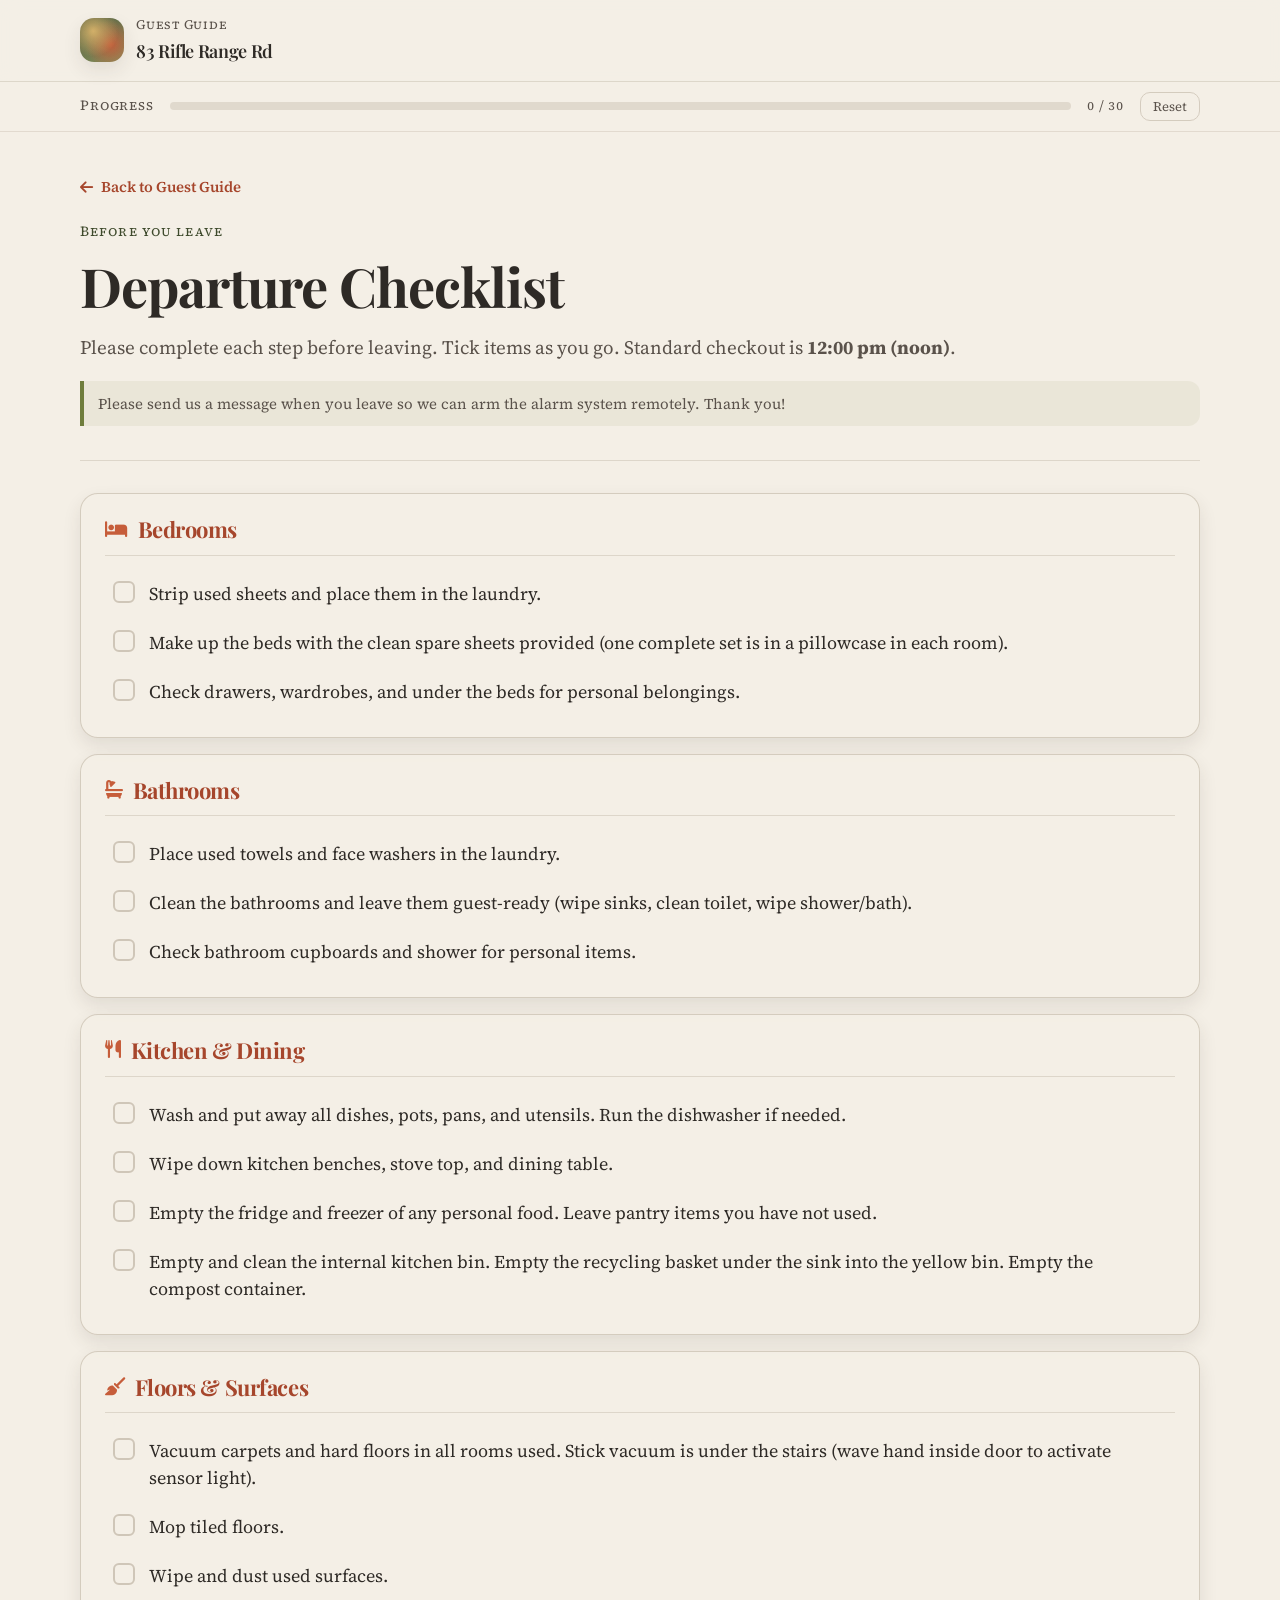
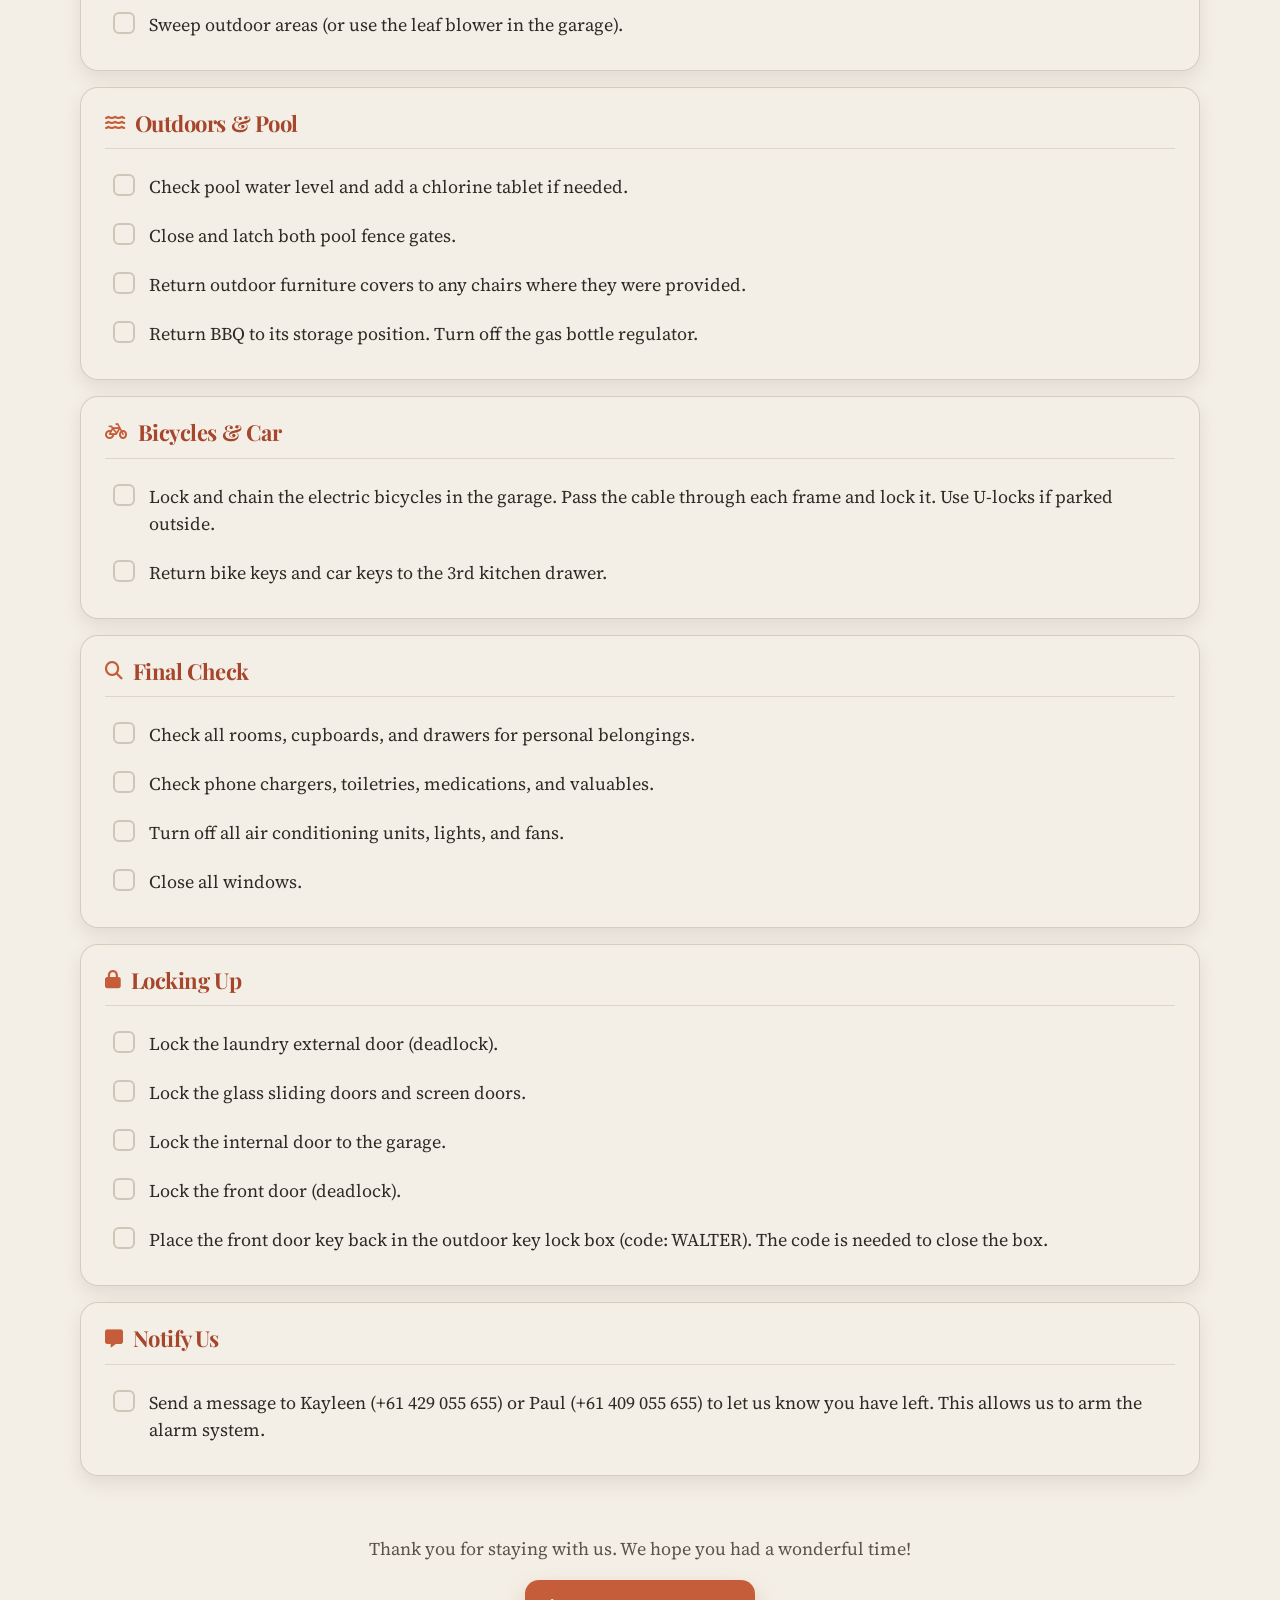
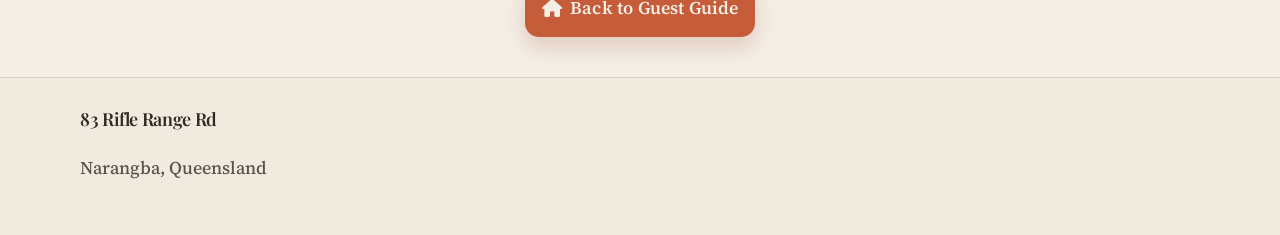
==== exit-checklist.html @ 0d00743c "Initial site upload" ====
<!doctype html>
<html lang="en-AU">
<head>
  <meta charset="utf-8" />
  <meta name="viewport" content="width=device-width, initial-scale=1" />
  <title>Departure Checklist | 83 Rifle Range Rd</title>
  <meta name="robots" content="noindex, nofollow" />

  <!-- Fonts -->
  <link rel="preconnect" href="https://fonts.googleapis.com">
  <link rel="preconnect" href="https://fonts.gstatic.com" crossorigin>
  <link href="https://fonts.googleapis.com/css2?family=Playfair+Display:wght@500;600;700&family=Source+Serif+4:opsz,wght@8..60,400;8..60,500;8..60,600&display=swap" rel="stylesheet">

  <!-- Icons -->
  <link rel="stylesheet" href="https://cdnjs.cloudflare.com/ajax/libs/font-awesome/6.5.0/css/all.min.css" />

  <link rel="stylesheet" href="style.css" />

  <style>
    .page-header {
      padding: 40px 0 24px;
      border-bottom: 1px solid rgba(207,198,184,0.6);
      margin-bottom: 32px;
    }
    .back-link {
      display: inline-flex;
      align-items: center;
      gap: 8px;
      color: var(--sienna);
      font-weight: 600;
      font-size: 15px;
      margin-bottom: 20px;
    }
    .back-link:hover { color: var(--terracotta); }

    .checklist-section {
      background: rgba(244,239,230,0.7);
      border: 1px solid rgba(207,198,184,0.85);
      border-radius: var(--radius);
      padding: 22px 24px;
      margin-bottom: 16px;
      box-shadow: var(--shadow-soft);
    }
    .checklist-section h2 {
      font-size: 22px;
      display: flex;
      align-items: center;
      gap: 10px;
      color: var(--sienna);
      padding-bottom: 12px;
      border-bottom: 1px solid rgba(207,198,184,0.6);
      margin-bottom: 14px;
    }
    .checklist-section h2 i { color: var(--terracotta); font-size: 18px; }

    .checklist {
      list-style: none;
      padding: 0;
      margin: 0;
      display: grid;
      gap: 2px;
    }
    .checklist li {
      display: flex;
      align-items: flex-start;
      gap: 14px;
      padding: 10px 8px;
      border-radius: var(--radius-sm);
      cursor: pointer;
      transition: background 0.1s;
      line-height: 1.5;
    }
    .checklist li:hover { background: rgba(207,198,184,0.25); }
    .checklist li.done { opacity: 0.55; }
    .checklist li.done .check-text { text-decoration: line-through; }

    .check-box {
      width: 22px;
      height: 22px;
      border: 2px solid var(--stone);
      border-radius: 6px;
      flex-shrink: 0;
      margin-top: 1px;
      display: flex;
      align-items: center;
      justify-content: center;
      transition: background 0.15s, border-color 0.15s;
    }
    .check-box i {
      color: white;
      font-size: 12px;
      display: none;
    }
    .checklist li.done .check-box {
      background: var(--olive);
      border-color: var(--olive);
    }
    .checklist li.done .check-box i { display: block; }

    .progress-bar-wrap {
      position: sticky;
      top: 0;
      z-index: 10;
      background: rgba(244,239,230,0.95);
      backdrop-filter: blur(8px);
      border-bottom: 1px solid rgba(207,198,184,0.5);
      padding: 10px 0;
    }
    .progress-inner {
      display: flex;
      align-items: center;
      gap: 16px;
    }
    .progress-track {
      flex: 1;
      height: 8px;
      background: rgba(207,198,184,0.55);
      border-radius: 4px;
      overflow: hidden;
    }
    .progress-fill {
      height: 100%;
      background: var(--olive);
      border-radius: 4px;
      transition: width 0.3s ease;
      width: 0%;
    }
    .progress-label {
      font-size: 14px;
      color: var(--text-muted);
      white-space: nowrap;
      font-variant: small-caps;
      letter-spacing: 0.06em;
    }

    .reset-btn {
      background: none;
      border: 1px solid rgba(207,198,184,0.85);
      border-radius: 10px;
      padding: 5px 12px;
      font-size: 13px;
      color: var(--text-muted);
      cursor: pointer;
      font-family: var(--font-body);
    }
    .reset-btn:hover { border-color: var(--stone); color: var(--text-main); }

    .note-box {
      background: rgba(111,125,60,0.08);
      border-left: 4px solid var(--olive);
      border-radius: 0 var(--radius-sm) var(--radius-sm) 0;
      padding: 10px 14px;
      margin: 10px 0;
      font-size: 15px;
      color: var(--text-muted);
    }
  </style>
</head>

<body>
  <header class="site-header">
    <div class="container header-inner">
      <div class="brand">
        <div class="brand-mark" aria-hidden="true"></div>
        <div class="brand-text">
          <p class="brand-kicker">Guest Guide</p>
          <p class="brand-name">83 Rifle Range Rd</p>
        </div>
      </div>
    </div>
  </header>

  <!-- Progress bar -->
  <div class="progress-bar-wrap">
    <div class="container progress-inner">
      <span class="progress-label">Progress</span>
      <div class="progress-track">
        <div class="progress-fill" id="progress-fill"></div>
      </div>
      <span class="progress-label" id="progress-text">0 / 0</span>
      <button class="reset-btn" id="reset-btn">Reset</button>
    </div>
  </div>

  <main>
    <div class="container">
      <div class="page-header">
        <a class="back-link" href="index.html"><i class="fas fa-arrow-left"></i> Back to Guest Guide</a>
        <p class="kicker">Before you leave</p>
        <h1>Departure Checklist</h1>
        <p class="lead" style="margin-top: 8px;">
          Please complete each step before leaving. Tick items as you go. Standard checkout is <strong>12:00 pm (noon)</strong>.
        </p>
        <div class="note-box">
          Please send us a message when you leave so we can arm the alarm system remotely. Thank you!
        </div>
      </div>

      <!-- Bedrooms -->
      <div class="checklist-section">
        <h2><i class="fas fa-bed"></i> Bedrooms</h2>
        <ul class="checklist">
          <li data-id="1">
            <span class="check-box"><i class="fas fa-check"></i></span>
            <span class="check-text">Strip used sheets and place them in the laundry.</span>
          </li>
          <li data-id="2">
            <span class="check-box"><i class="fas fa-check"></i></span>
            <span class="check-text">Make up the beds with the clean spare sheets provided (one complete set is in a pillowcase in each room).</span>
          </li>
          <li data-id="3">
            <span class="check-box"><i class="fas fa-check"></i></span>
            <span class="check-text">Check drawers, wardrobes, and under the beds for personal belongings.</span>
          </li>
        </ul>
      </div>

      <!-- Bathrooms -->
      <div class="checklist-section">
        <h2><i class="fas fa-bath"></i> Bathrooms</h2>
        <ul class="checklist">
          <li data-id="4">
            <span class="check-box"><i class="fas fa-check"></i></span>
            <span class="check-text">Place used towels and face washers in the laundry.</span>
          </li>
          <li data-id="5">
            <span class="check-box"><i class="fas fa-check"></i></span>
            <span class="check-text">Clean the bathrooms and leave them guest-ready (wipe sinks, clean toilet, wipe shower/bath).</span>
          </li>
          <li data-id="6">
            <span class="check-box"><i class="fas fa-check"></i></span>
            <span class="check-text">Check bathroom cupboards and shower for personal items.</span>
          </li>
        </ul>
      </div>

      <!-- Kitchen & Dining -->
      <div class="checklist-section">
        <h2><i class="fas fa-utensils"></i> Kitchen &amp; Dining</h2>
        <ul class="checklist">
          <li data-id="7">
            <span class="check-box"><i class="fas fa-check"></i></span>
            <span class="check-text">Wash and put away all dishes, pots, pans, and utensils. Run the dishwasher if needed.</span>
          </li>
          <li data-id="8">
            <span class="check-box"><i class="fas fa-check"></i></span>
            <span class="check-text">Wipe down kitchen benches, stove top, and dining table.</span>
          </li>
          <li data-id="9">
            <span class="check-box"><i class="fas fa-check"></i></span>
            <span class="check-text">Empty the fridge and freezer of any personal food. Leave pantry items you have not used.</span>
          </li>
          <li data-id="10">
            <span class="check-box"><i class="fas fa-check"></i></span>
            <span class="check-text">Empty and clean the internal kitchen bin. Empty the recycling basket under the sink into the yellow bin. Empty the compost container.</span>
          </li>
        </ul>
      </div>

      <!-- Floors & Surfaces -->
      <div class="checklist-section">
        <h2><i class="fas fa-broom"></i> Floors &amp; Surfaces</h2>
        <ul class="checklist">
          <li data-id="11">
            <span class="check-box"><i class="fas fa-check"></i></span>
            <span class="check-text">Vacuum carpets and hard floors in all rooms used. Stick vacuum is under the stairs (wave hand inside door to activate sensor light).</span>
          </li>
          <li data-id="12">
            <span class="check-box"><i class="fas fa-check"></i></span>
            <span class="check-text">Mop tiled floors.</span>
          </li>
          <li data-id="13">
            <span class="check-box"><i class="fas fa-check"></i></span>
            <span class="check-text">Wipe and dust used surfaces.</span>
          </li>
          <li data-id="14">
            <span class="check-box"><i class="fas fa-check"></i></span>
            <span class="check-text">Sweep outdoor areas (or use the leaf blower in the garage).</span>
          </li>
        </ul>
      </div>

      <!-- Outdoors & Pool -->
      <div class="checklist-section">
        <h2><i class="fas fa-water"></i> Outdoors &amp; Pool</h2>
        <ul class="checklist">
          <li data-id="15">
            <span class="check-box"><i class="fas fa-check"></i></span>
            <span class="check-text">Check pool water level and add a chlorine tablet if needed.</span>
          </li>
          <li data-id="16">
            <span class="check-box"><i class="fas fa-check"></i></span>
            <span class="check-text">Close and latch both pool fence gates.</span>
          </li>
          <li data-id="17">
            <span class="check-box"><i class="fas fa-check"></i></span>
            <span class="check-text">Return outdoor furniture covers to any chairs where they were provided.</span>
          </li>
          <li data-id="18">
            <span class="check-box"><i class="fas fa-check"></i></span>
            <span class="check-text">Return BBQ to its storage position. Turn off the gas bottle regulator.</span>
          </li>
        </ul>
      </div>

      <!-- Bicycles & Car -->
      <div class="checklist-section">
        <h2><i class="fas fa-bicycle"></i> Bicycles &amp; Car</h2>
        <ul class="checklist">
          <li data-id="19">
            <span class="check-box"><i class="fas fa-check"></i></span>
            <span class="check-text">Lock and chain the electric bicycles in the garage. Pass the cable through each frame and lock it. Use U-locks if parked outside.</span>
          </li>
          <li data-id="20">
            <span class="check-box"><i class="fas fa-check"></i></span>
            <span class="check-text">Return bike keys and car keys to the 3rd kitchen drawer.</span>
          </li>
        </ul>
      </div>

      <!-- Final Check -->
      <div class="checklist-section">
        <h2><i class="fas fa-magnifying-glass"></i> Final Check</h2>
        <ul class="checklist">
          <li data-id="21">
            <span class="check-box"><i class="fas fa-check"></i></span>
            <span class="check-text">Check all rooms, cupboards, and drawers for personal belongings.</span>
          </li>
          <li data-id="22">
            <span class="check-box"><i class="fas fa-check"></i></span>
            <span class="check-text">Check phone chargers, toiletries, medications, and valuables.</span>
          </li>
          <li data-id="23">
            <span class="check-box"><i class="fas fa-check"></i></span>
            <span class="check-text">Turn off all air conditioning units, lights, and fans.</span>
          </li>
          <li data-id="24">
            <span class="check-box"><i class="fas fa-check"></i></span>
            <span class="check-text">Close all windows.</span>
          </li>
        </ul>
      </div>

      <!-- Locking Up -->
      <div class="checklist-section">
        <h2><i class="fas fa-lock"></i> Locking Up</h2>
        <ul class="checklist">
          <li data-id="25">
            <span class="check-box"><i class="fas fa-check"></i></span>
            <span class="check-text">Lock the laundry external door (deadlock).</span>
          </li>
          <li data-id="26">
            <span class="check-box"><i class="fas fa-check"></i></span>
            <span class="check-text">Lock the glass sliding doors and screen doors.</span>
          </li>
          <li data-id="27">
            <span class="check-box"><i class="fas fa-check"></i></span>
            <span class="check-text">Lock the internal door to the garage.</span>
          </li>
          <li data-id="28">
            <span class="check-box"><i class="fas fa-check"></i></span>
            <span class="check-text">Lock the front door (deadlock).</span>
          </li>
          <li data-id="29">
            <span class="check-box"><i class="fas fa-check"></i></span>
            <span class="check-text">Place the front door key back in the outdoor key lock box (code: WALTER). The code is needed to close the box.</span>
          </li>
        </ul>
      </div>

      <!-- Notify hosts -->
      <div class="checklist-section">
        <h2><i class="fas fa-message"></i> Notify Us</h2>
        <ul class="checklist">
          <li data-id="30">
            <span class="check-box"><i class="fas fa-check"></i></span>
            <span class="check-text">Send a message to Kayleen (+61 429 055 655) or Paul (+61 409 055 655) to let us know you have left. This allows us to arm the alarm system.</span>
          </li>
        </ul>
      </div>

      <div style="text-align: center; padding: 24px 0 40px;">
        <p style="color: var(--text-muted); margin-bottom: 16px;">Thank you for staying with us. We hope you had a wonderful time!</p>
        <a class="btn btn-primary" href="index.html"><i class="fas fa-house"></i>&nbsp; Back to Guest Guide</a>
      </div>

    </div>
  </main>

  <footer class="site-footer">
    <div class="container footer-inner">
      <div>
        <p class="brand-name">83 Rifle Range Rd</p>
        <p class="muted">Narangba, Queensland</p>
      </div>
    </div>
  </footer>

  <script>
    var items = document.querySelectorAll('.checklist li');
    var total = items.length;
    var STORAGE_KEY = 'rrr_exit_v1';

    function getState() {
      try { return JSON.parse(localStorage.getItem(STORAGE_KEY)) || {}; } catch(e) { return {}; }
    }
    function saveState(state) {
      try { localStorage.setItem(STORAGE_KEY, JSON.stringify(state)); } catch(e) {}
    }

    function updateProgress() {
      var done = document.querySelectorAll('.checklist li.done').length;
      var pct = total > 0 ? Math.round((done / total) * 100) : 0;
      document.getElementById('progress-fill').style.width = pct + '%';
      document.getElementById('progress-text').textContent = done + ' / ' + total;
    }

    function loadState() {
      var state = getState();
      items.forEach(function(li) {
        var id = li.dataset.id;
        if (id && state[id]) li.classList.add('done');
      });
      updateProgress();
    }

    items.forEach(function(li) {
      li.addEventListener('click', function() {
        li.classList.toggle('done');
        var state = getState();
        state[li.dataset.id] = li.classList.contains('done');
        saveState(state);
        updateProgress();
      });
    });

    document.getElementById('reset-btn').addEventListener('click', function() {
      items.forEach(function(li) { li.classList.remove('done'); });
      saveState({});
      updateProgress();
    });

    loadState();
  </script>
</body>
</html>
---- style.css ----
/* =========================
   Tuscan Theme Design System
   ========================= */

:root {
  /* Palette */
  --bg-main: #F4EFE6;         /* Warm Parchment */
  --bg-alt: #EFE7DB;          /* Slightly deeper parchment */
  --text-main: #2E2A26;       /* Charcoal Umber */
  --text-muted: #5A524B;

  --terracotta: #C65D3A;      /* Primary accent */
  --sienna: #A6462C;          /* Deeper accent */
  --ochre: #D8B36A;           /* Sun-washed Ochre */

  --stone: #CFC6B8;           /* Borders/rules */
  --olive: #6F7D3C;           /* Olive Grove */
  --cypress: #3E4A2C;         /* Cypress Shadow */
  --sky: #A7B8C8;             /* Tuscan Sky (muted) */

  /* Typography */
  --font-head: "Playfair Display", serif;
  --font-body: "Source Serif 4", serif;

  /* Layout */
  --radius: 18px;
  --radius-sm: 12px;
  --shadow: 0 10px 26px rgba(60, 50, 40, 0.14);
  --shadow-soft: 0 8px 18px rgba(60, 50, 40, 0.10);
  --maxw: 1120px;
}

* { box-sizing: border-box; }
html, body { height: 100%; }

body {
  margin: 0;
  background: var(--bg-main);
  color: var(--text-main);
  font-family: var(--font-body);
  line-height: 1.7;
  font-size: 18px;
  text-rendering: optimizeLegibility;
}

a {
  color: inherit;
  text-decoration: none;
}

.container {
  width: min(var(--maxw), calc(100% - 40px));
  margin: 0 auto;
}

.skip-link {
  position: absolute;
  left: -999px;
  top: 10px;
  padding: 10px 14px;
  background: var(--text-main);
  color: var(--bg-main);
  border-radius: 10px;
  z-index: 999;
}
.skip-link:focus { left: 20px; }

/* =========================
   Header & Nav
   ========================= */

.site-header {
  position: sticky;
  top: 0;
  z-index: 50;
  background: rgba(244, 239, 230, 0.92);
  backdrop-filter: blur(10px);
  border-bottom: 1px solid rgba(207, 198, 184, 0.6);
}

.header-inner {
  display: flex;
  align-items: center;
  justify-content: space-between;
  gap: 18px;
  padding: 14px 0;
}

.brand {
  display: flex;
  align-items: center;
  gap: 12px;
  min-width: 240px;
}

.brand-mark {
  width: 44px;
  height: 44px;
  border-radius: 14px;
  background:
    radial-gradient(circle at 30% 30%, rgba(216,179,106,0.95), transparent 58%),
    radial-gradient(circle at 70% 60%, rgba(198,93,58,0.95), transparent 62%),
    linear-gradient(145deg, rgba(62,74,44,0.9), rgba(111,125,60,0.8));
  box-shadow: var(--shadow-soft);
}

.brand-kicker {
  margin: 0;
  font-variant: small-caps;
  letter-spacing: 0.06em;
  color: var(--text-muted);
  font-size: 13px;
}

.brand-name {
  margin: 0;
  font-family: var(--font-head);
  letter-spacing: -0.02em;
  font-weight: 600;
}

.nav {
  display: flex;
  align-items: center;
  gap: 14px;
  flex-wrap: wrap;
  justify-content: flex-end;
}

.nav a {
  padding: 8px 10px;
  border-radius: 12px;
  color: var(--text-main);
  font-size: 15px;
  letter-spacing: 0.01em;
}

.nav a:hover {
  background: rgba(207, 198, 184, 0.35);
}

.nav-cta {
  background: var(--terracotta);
  color: var(--bg-main) !important;
  box-shadow: 0 10px 22px rgba(166, 70, 44, 0.22);
}
.nav-cta:hover { background: var(--sienna); }

/* =========================
   Hero
   ========================= */

.hero {
  padding: 54px 0 34px;
}

.hero-grid {
  display: grid;
  grid-template-columns: 1.25fr 0.95fr;
  gap: 28px;
  align-items: start;
}

.kicker {
  margin: 0 0 10px;
  color: var(--cypress);
  font-variant: small-caps;
  letter-spacing: 0.08em;
  font-size: 14px;
}

h1, h2, h3 {
  font-family: var(--font-head);
  letter-spacing: -0.02em;
  line-height: 1.2;
  margin: 0 0 12px;
}

h1 { font-size: clamp(34px, 4.3vw, 54px); }
h2 { font-size: clamp(26px, 3vw, 36px); }
h3 { font-size: 22px; }

.lead {
  margin: 0 0 18px;
  color: var(--text-muted);
  font-size: 19px;
}

.hero-actions {
  display: flex;
  gap: 12px;
  flex-wrap: wrap;
  margin: 18px 0 18px;
}

.btn {
  display: inline-flex;
  align-items: center;
  justify-content: center;
  padding: 12px 16px;
  border-radius: 14px;
  border: 1px solid transparent;
  font-weight: 600;
  letter-spacing: 0.01em;
  cursor: pointer;
  transition: transform 0.08s ease, background 0.12s ease, border-color 0.12s ease;
}

.btn:active { transform: translateY(1px); }

.btn-primary {
  background: var(--terracotta);
  color: var(--bg-main);
  box-shadow: 0 10px 22px rgba(166, 70, 44, 0.22);
}
.btn-primary:hover { background: var(--sienna); }

.btn-ghost {
  background: transparent;
  border-color: rgba(207, 198, 184, 0.9);
  color: var(--text-main);
}
.btn-ghost:hover {
  background: rgba(207, 198, 184, 0.28);
}

.hero-stats {
  margin: 16px 0 0;
  padding: 14px 16px;
  border: 1px solid rgba(207, 198, 184, 0.8);
  border-radius: var(--radius);
  background: rgba(239, 231, 219, 0.55);
  display: grid;
  grid-template-columns: repeat(3, 1fr);
  gap: 12px;
}

.hero-stats dt {
  font-variant: small-caps;
  letter-spacing: 0.07em;
  color: var(--text-muted);
  font-size: 13px;
}
.hero-stats dd {
  margin: 2px 0 0;
  font-weight: 600;
}

.hero-card {
  border-radius: var(--radius);
  overflow: hidden;
  border: 1px solid rgba(207, 198, 184, 0.85);
  background: rgba(239, 231, 219, 0.65);
  box-shadow: var(--shadow);
}

.hero-image {
  height: 240px;
  background:
    radial-gradient(circle at 20% 30%, rgba(216,179,106,0.55), transparent 55%),
    radial-gradient(circle at 70% 60%, rgba(198,93,58,0.55), transparent 55%),
    radial-gradient(circle at 55% 45%, rgba(111,125,60,0.35), transparent 60%),
    linear-gradient(145deg, rgba(167,184,200,0.55), rgba(244,239,230,0.7));
}

.hero-card-body {
  padding: 16px 16px 18px;
}

.smallcaps {
  margin: 0 0 8px;
  font-variant: small-caps;
  letter-spacing: 0.09em;
  color: var(--text-muted);
  font-size: 13px;
}

.ticks {
  margin: 0;
  padding-left: 18px;
  color: var(--text-main);
}
.ticks li { margin: 8px 0; }
.ticks li::marker { color: var(--olive); }

/* =========================
   Sections
   ========================= */

.section {
  padding: 48px 0;
}

.section-alt {
  background: var(--bg-alt);
  border-top: 1px solid rgba(207, 198, 184, 0.7);
  border-bottom: 1px solid rgba(207, 198, 184, 0.7);
}

.section-head {
  display: grid;
  grid-template-columns: 1fr;
  gap: 8px;
  margin-bottom: 18px;
}

.section-head p {
  margin: 0;
  color: var(--text-muted);
  max-width: 70ch;
}

/* Cards */
.cards {
  display: grid;
  grid-template-columns: repeat(3, 1fr);
  gap: 16px;
  margin-top: 18px;
}

.card {
  border: 1px solid rgba(207, 198, 184, 0.85);
  border-radius: var(--radius);
  background: rgba(244, 239, 230, 0.7);
  box-shadow: var(--shadow-soft);
  padding: 18px 18px 16px;
}

.card p { margin: 0 0 12px; color: var(--text-muted); }

.text-link {
  display: inline-flex;
  align-items: center;
  gap: 8px;
  font-weight: 600;
  color: var(--sienna);
  border-bottom: 1px solid rgba(166, 70, 44, 0.35);
  padding-bottom: 2px;
}
.text-link:hover { border-bottom-color: rgba(166, 70, 44, 0.75); }

/* Feature grid */
.feature-grid {
  display: grid;
  grid-template-columns: repeat(2, 1fr);
  gap: 16px;
  margin-top: 18px;
}

.feature {
  padding: 18px;
  border-radius: var(--radius);
  border: 1px solid rgba(207, 198, 184, 0.85);
  background:
    radial-gradient(circle at 90% 10%, rgba(216,179,106,0.20), transparent 45%),
    rgba(244, 239, 230, 0.55);
}

.feature p { margin: 0; color: var(--text-muted); }
.feature h3 { margin-top: 6px; margin-bottom: 8px; }

/* Gallery */
.gallery {
  display: grid;
  grid-template-columns: repeat(4, 1fr);
  gap: 14px;
  margin-top: 18px;
}

.photo {
  margin: 0;
  border-radius: var(--radius);
  overflow: hidden;
  border: 1px solid rgba(207, 198, 184, 0.85);
  background: rgba(244, 239, 230, 0.6);
  box-shadow: var(--shadow-soft);
}

.photo-box {
  height: 150px;
  background: linear-gradient(145deg, rgba(239,231,219,0.9), rgba(244,239,230,0.6));
}

.p1 {
  background:
    radial-gradient(circle at 25% 30%, rgba(216,179,106,0.55), transparent 55%),
    linear-gradient(145deg, rgba(244,239,230,0.9), rgba(207,198,184,0.4));
}
.p2 {
  background:
    radial-gradient(circle at 65% 40%, rgba(198,93,58,0.55), transparent 55%),
    linear-gradient(145deg, rgba(244,239,230,0.9), rgba(216,179,106,0.35));
}
.p3 {
  background:
    radial-gradient(circle at 55% 45%, rgba(111,125,60,0.45), transparent 60%),
    linear-gradient(145deg, rgba(244,239,230,0.9), rgba(207,198,184,0.35));
}
.p4 {
  background:
    radial-gradient(circle at 55% 30%, rgba(167,184,200,0.55), transparent 58%),
    linear-gradient(145deg, rgba(244,239,230,0.9), rgba(207,198,184,0.35));
}

.photo figcaption {
  padding: 10px 12px 12px;
  color: var(--text-muted);
  font-size: 15px;
}

/* Pricing */
.pricing {
  display: grid;
  grid-template-columns: repeat(3, 1fr);
  gap: 16px;
  margin-top: 18px;
}

.price-card {
  border-radius: var(--radius);
  border: 1px solid rgba(207, 198, 184, 0.85);
  background: rgba(244, 239, 230, 0.7);
  box-shadow: var(--shadow-soft);
  padding: 18px;
  display: grid;
  gap: 10px;
}

.price-card h3 { margin: 0; }
.muted { color: var(--text-muted); font-weight: 500; }

.bullets {
  margin: 0;
  padding-left: 18px;
  color: var(--text-muted);
}
.bullets li { margin: 8px 0; }
.bullets li::marker { color: var(--ochre); }

.price-card.featured {
  background:
    radial-gradient(circle at 100% 0%, rgba(216,179,106,0.22), transparent 45%),
    rgba(239, 231, 219, 0.72);
  border-color: rgba(198, 93, 58, 0.35);
}

/* Enquiry form */
.enquire { margin-top: 6px; }

.form {
  border-radius: var(--radius);
  border: 1px solid rgba(207, 198, 184, 0.85);
  background: rgba(244, 239, 230, 0.65);
  box-shadow: var(--shadow-soft);
  padding: 18px;
  display: grid;
  gap: 14px;
}

.form-row {
  display: grid;
  grid-template-columns: repeat(3, 1fr);
  gap: 12px;
}

label {
  display: grid;
  gap: 6px;
  font-weight: 600;
  color: var(--text-main);
}

input, select, textarea {
  font: inherit;
  padding: 12px 12px;
  border-radius: 14px;
  border: 1px solid rgba(207, 198, 184, 0.95);
  background: rgba(239, 231, 219, 0.65);
  color: var(--text-main);
  outline: none;
}

textarea { resize: vertical; }

input:focus, select:focus, textarea:focus {
  border-color: rgba(198, 93, 58, 0.65);
  box-shadow: 0 0 0 4px rgba(198, 93, 58, 0.12);
}

.form-actions {
  display: grid;
  gap: 10px;
  align-items: start;
}

.fineprint {
  margin: 0;
  color: var(--text-muted);
  font-size: 14px;
  max-width: 80ch;
}

/* =========================
   Footer
   ========================= */

.site-footer {
  padding: 26px 0 34px;
  border-top: 1px solid rgba(207, 198, 184, 0.7);
  background: rgba(239, 231, 219, 0.55);
}

.footer-inner {
  display: flex;
  justify-content: space-between;
  align-items: center;
  gap: 16px;
  flex-wrap: wrap;
}

.footer-links {
  display: flex;
  gap: 12px;
  flex-wrap: wrap;
}

.footer-links a {
  padding: 8px 10px;
  border-radius: 12px;
  color: var(--text-muted);
  border: 1px solid transparent;
}
.footer-links a:hover {
  color: var(--text-main);
  border-color: rgba(207, 198, 184, 0.75);
  background: rgba(244, 239, 230, 0.55);
}

/* =========================
   Responsiveness
   ========================= */

@media (max-width: 980px) {
  .hero-grid { grid-template-columns: 1fr; }
  .cards { grid-template-columns: 1fr; }
  .feature-grid { grid-template-columns: 1fr; }
  .gallery { grid-template-columns: repeat(2, 1fr); }
  .pricing { grid-template-columns: 1fr; }
  .form-row { grid-template-columns: 1fr; }
  .brand { min-width: unset; }
}

@media (max-width: 520px) {
  body { font-size: 17px; }
  .nav { gap: 8px; }
  .nav a { font-size: 14px; }
  .gallery { grid-template-columns: 1fr; }
}
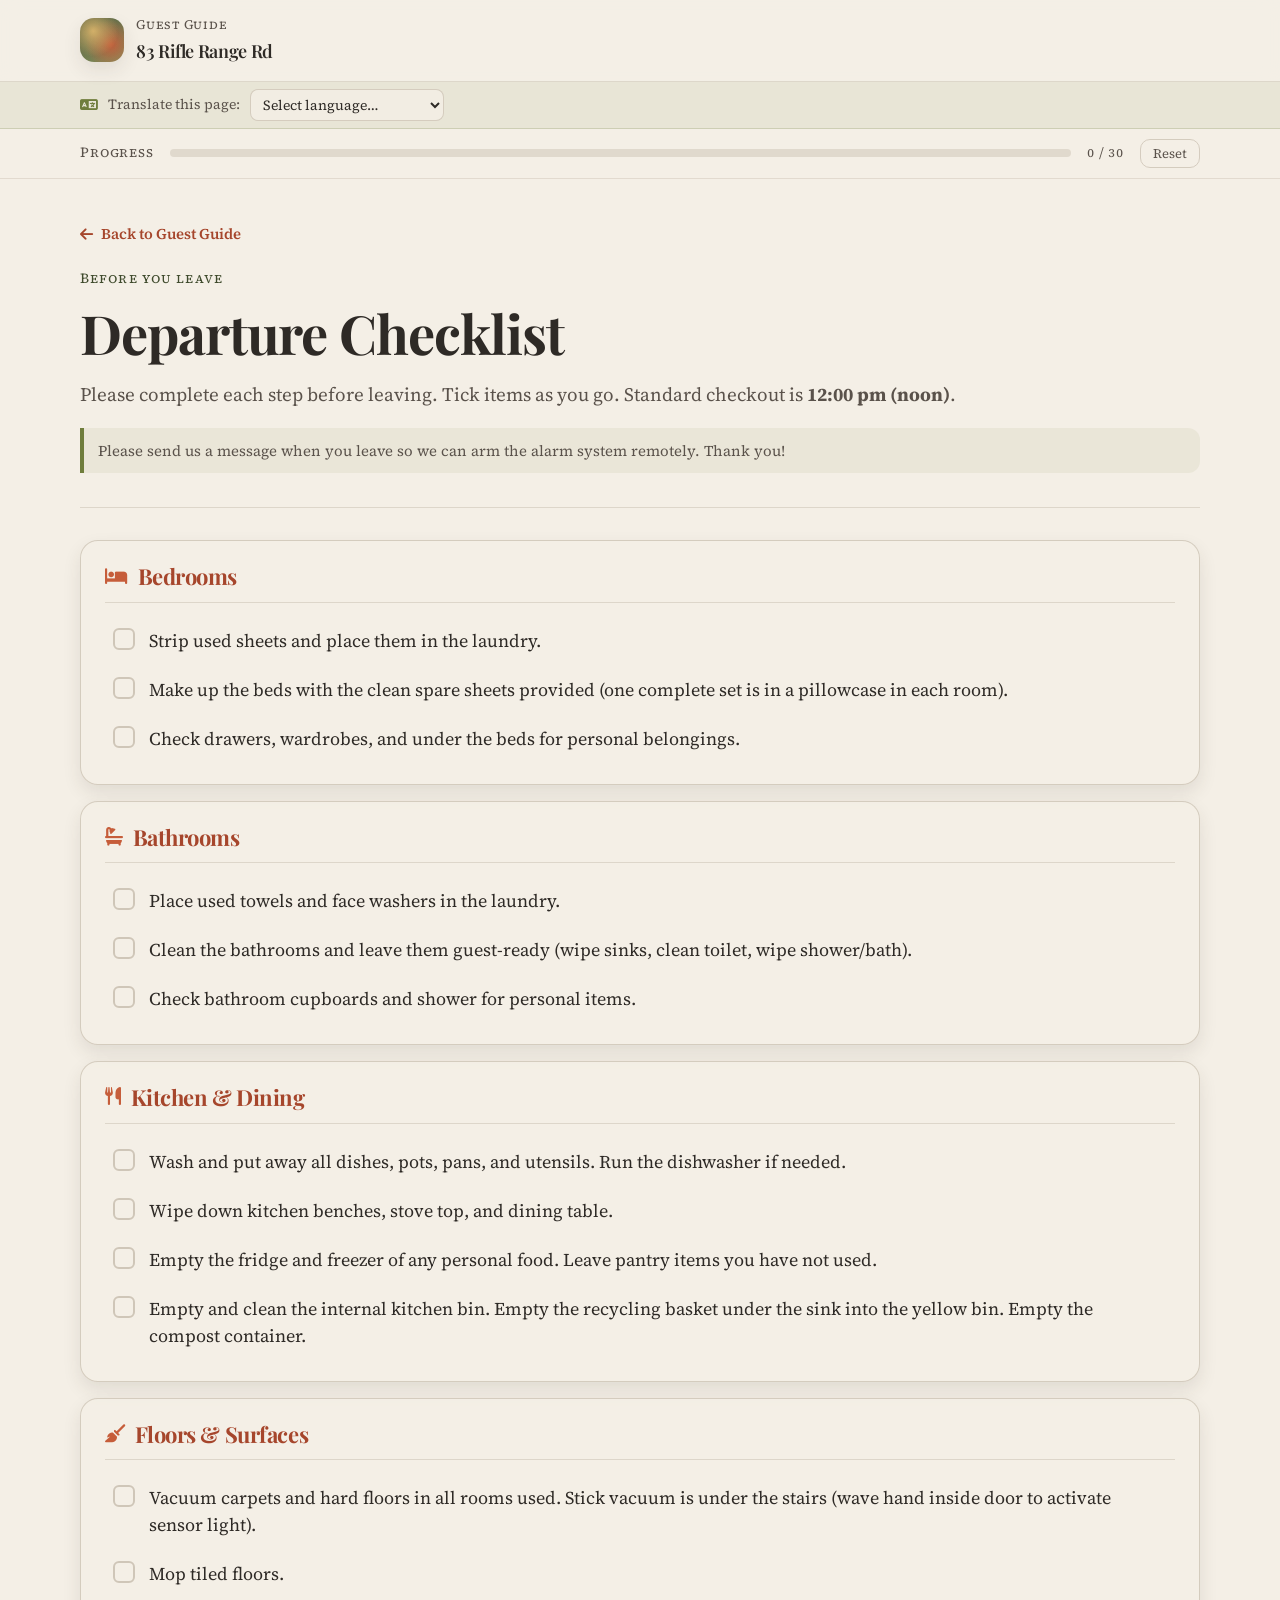
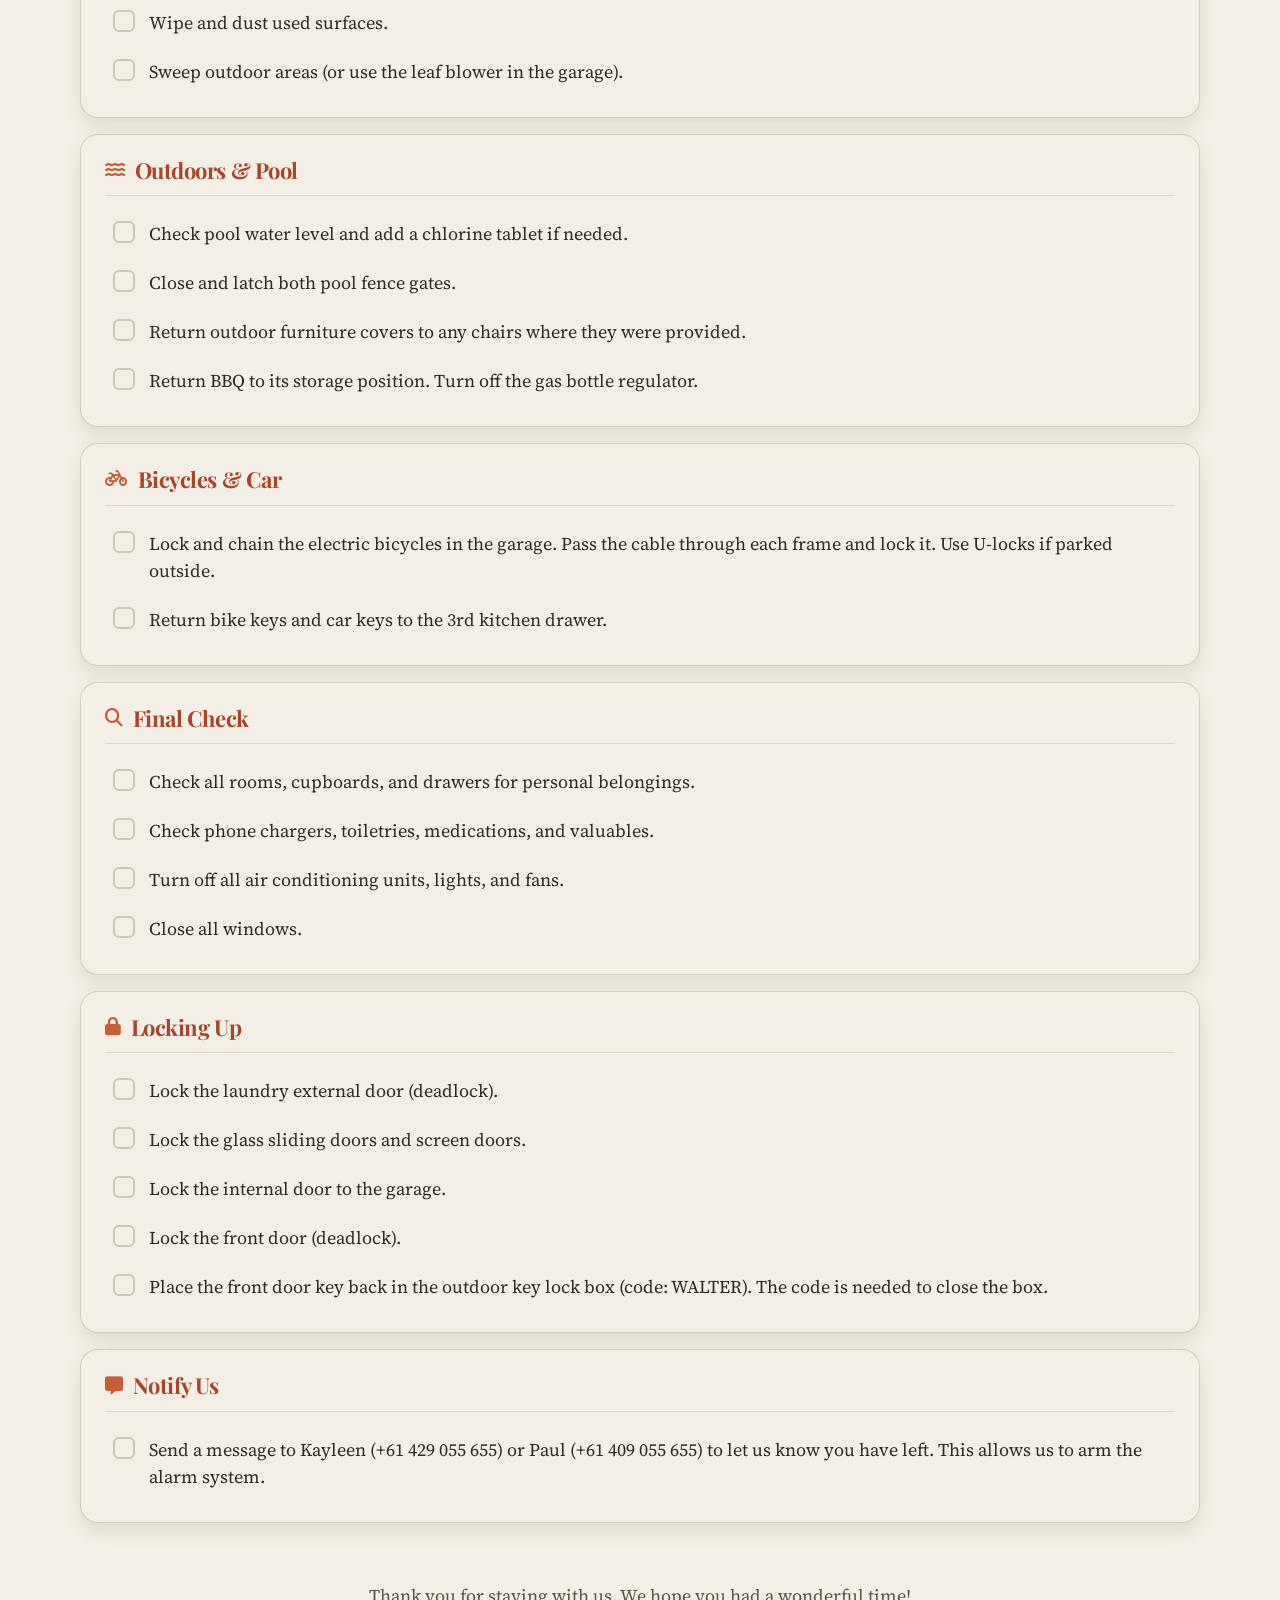
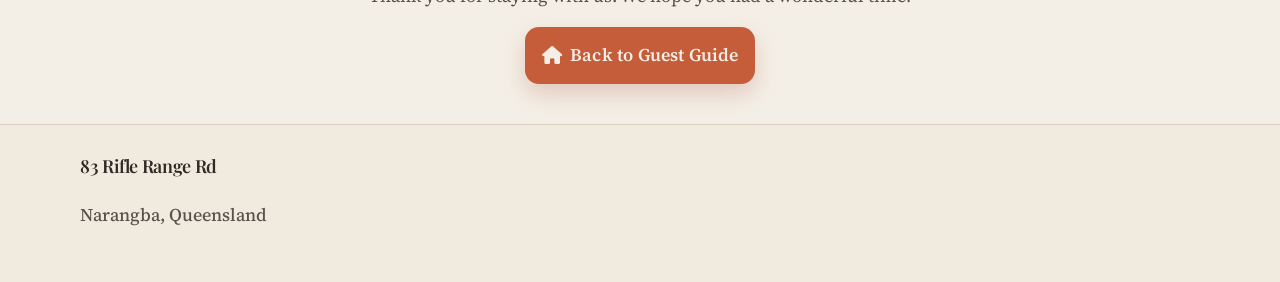
==== commit 117c5a9a: "Add Google Translate bar to all pages" ====
--- a/exit-checklist.html
+++ b/exit-checklist.html
@@ -145,6 +145,31 @@
     }
     .reset-btn:hover { border-color: var(--stone); color: var(--text-main); }
 
+    .translate-bar {
+      background: rgba(111,125,60,0.09);
+      border-bottom: 1px solid rgba(111,125,60,0.22);
+      padding: 7px 0;
+      font-size: 14px;
+    }
+    .translate-inner {
+      display: flex;
+      align-items: center;
+      gap: 10px;
+      flex-wrap: wrap;
+    }
+    .translate-inner i { color: var(--olive); }
+    .translate-inner span { color: var(--text-muted); }
+    .translate-inner select {
+      font-family: var(--font-body);
+      font-size: 14px;
+      padding: 4px 8px;
+      border-radius: 8px;
+      border: 1px solid rgba(207,198,184,0.85);
+      background: rgba(244,239,230,0.85);
+      color: var(--text-main);
+      cursor: pointer;
+    }
+
     .note-box {
       background: rgba(111,125,60,0.08);
       border-left: 4px solid var(--olive);
@@ -169,6 +194,29 @@
       </div>
     </div>
   </header>
+
+  <!-- Translate bar -->
+  <div class="translate-bar">
+    <div class="container translate-inner">
+      <i class="fas fa-language"></i>
+      <span>Translate this page:</span>
+      <select id="translate-select" aria-label="Select language to translate">
+        <option value="">Select language…</option>
+        <option value="fr">Français (French)</option>
+        <option value="de">Deutsch (German)</option>
+        <option value="es">Español (Spanish)</option>
+        <option value="it">Italiano (Italian)</option>
+        <option value="nl">Nederlands (Dutch)</option>
+        <option value="pt">Português (Portuguese)</option>
+        <option value="ja">日本語 (Japanese)</option>
+        <option value="ko">한국어 (Korean)</option>
+        <option value="zh-CN">中文 (Chinese)</option>
+        <option value="id">Bahasa Indonesia</option>
+        <option value="th">ภาษาไทย (Thai)</option>
+        <option value="ar">العربية (Arabic)</option>
+      </select>
+    </div>
+  </div>
 
   <!-- Progress bar -->
   <div class="progress-bar-wrap">
@@ -441,6 +489,15 @@
     });
 
     loadState();
+
+    // Translate bar
+    document.getElementById('translate-select').addEventListener('change', function() {
+      var lang = this.value;
+      if (!lang) return;
+      var url = 'https://translate.google.com/translate?sl=en&tl=' + lang + '&u=' + encodeURIComponent(window.location.href);
+      window.open(url, '_blank');
+      this.value = '';
+    });
   </script>
 </body>
 </html>
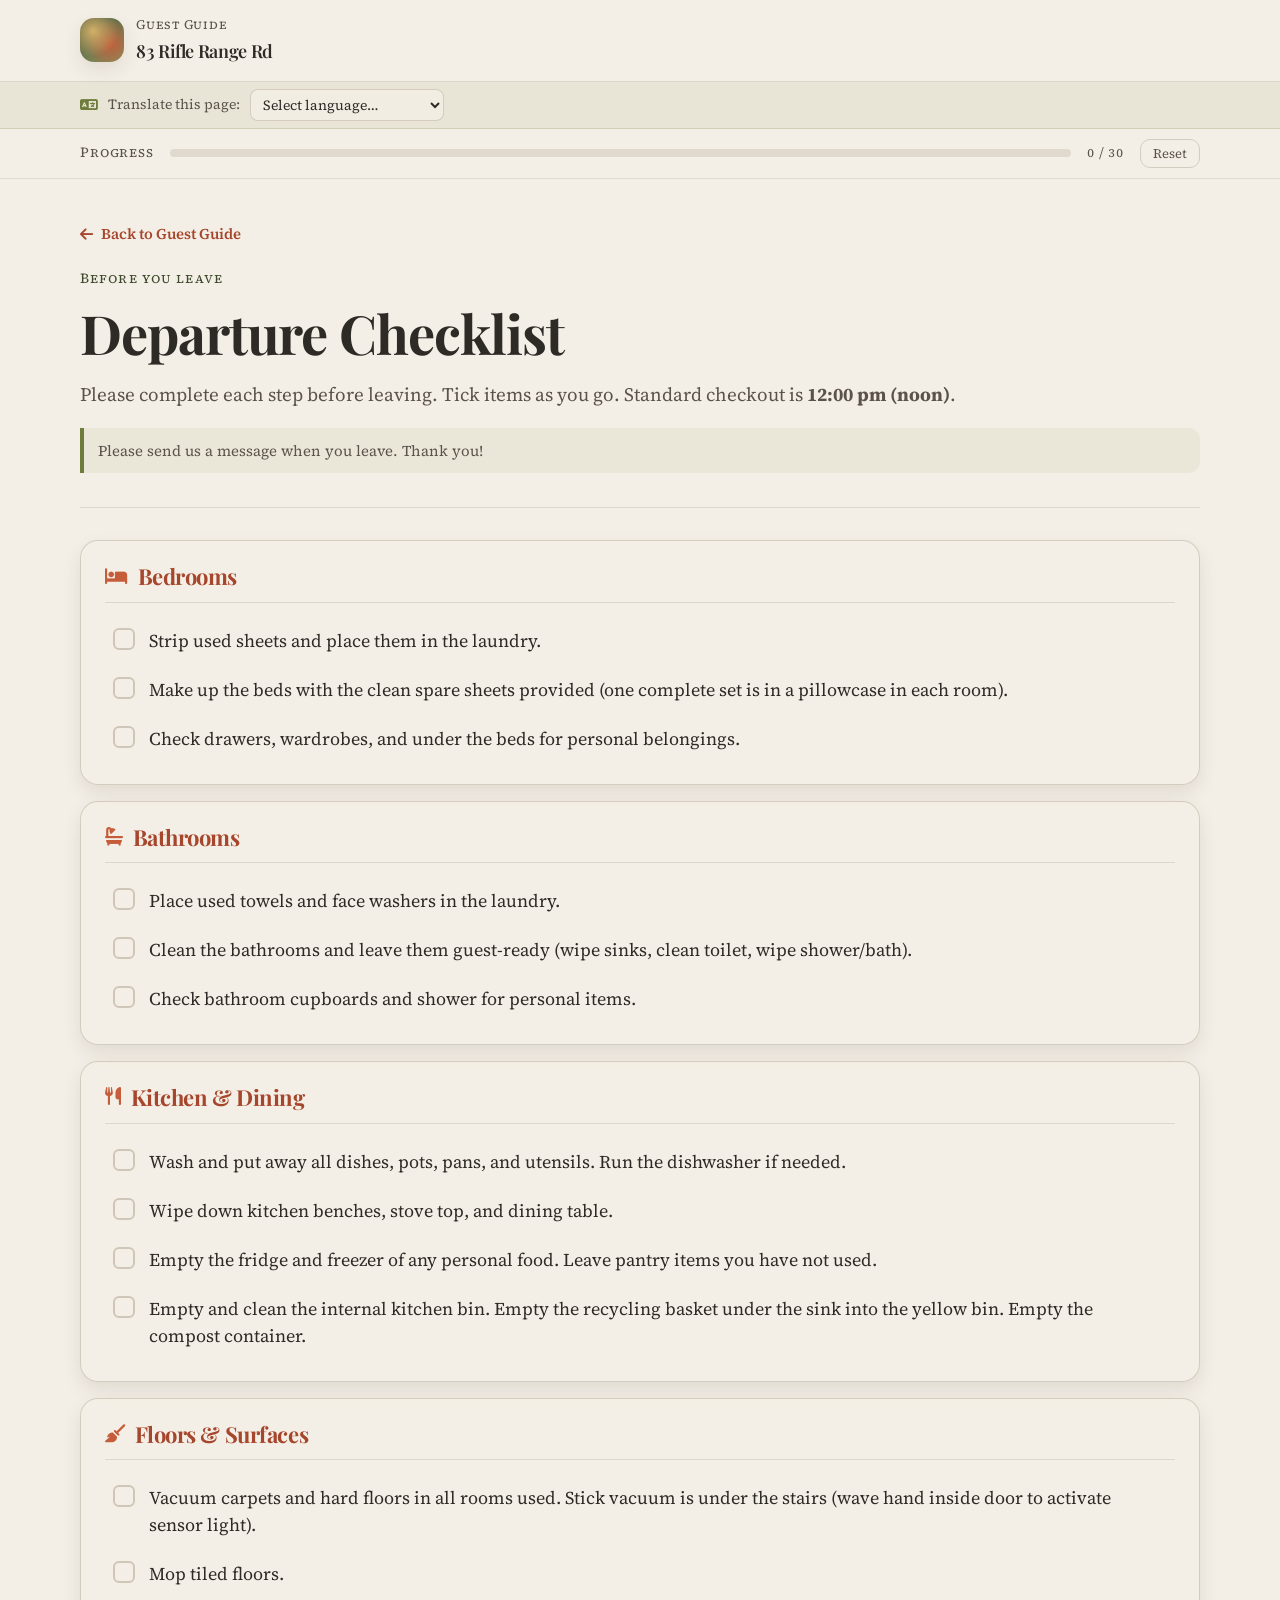
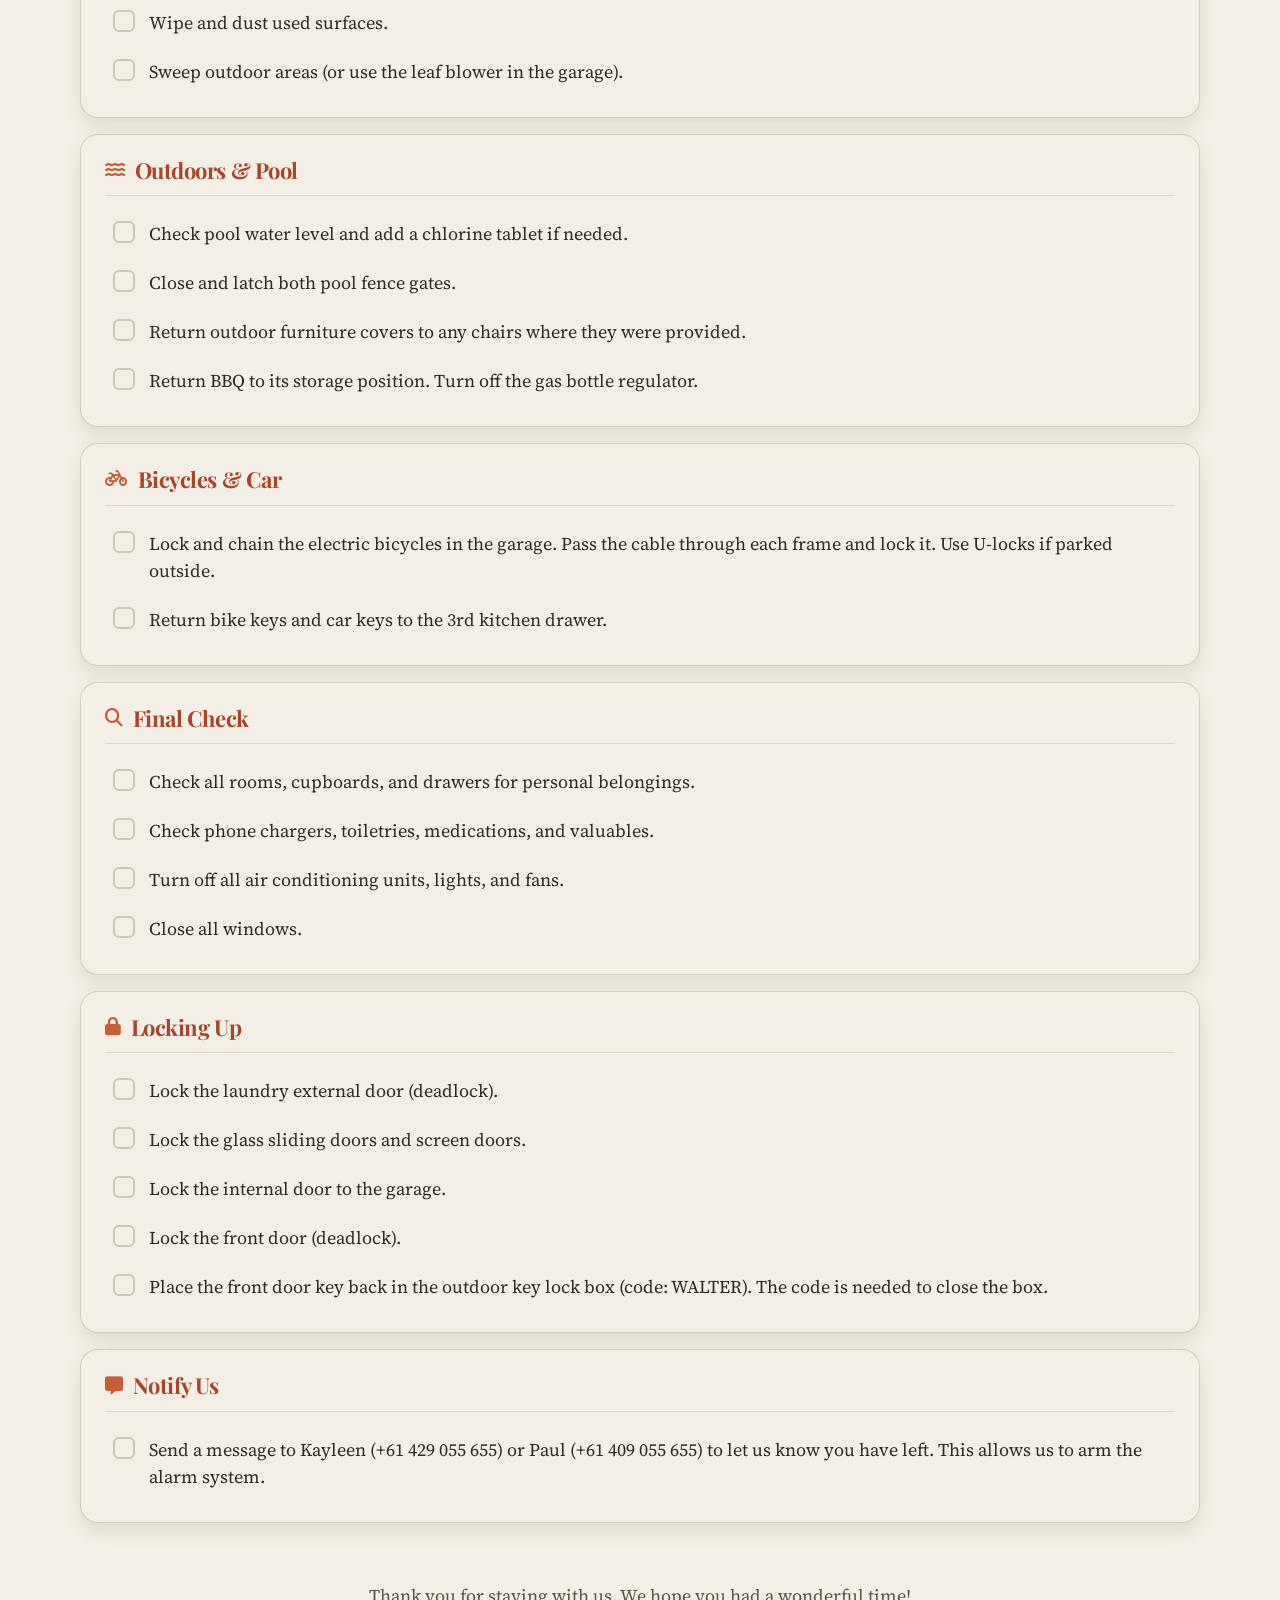
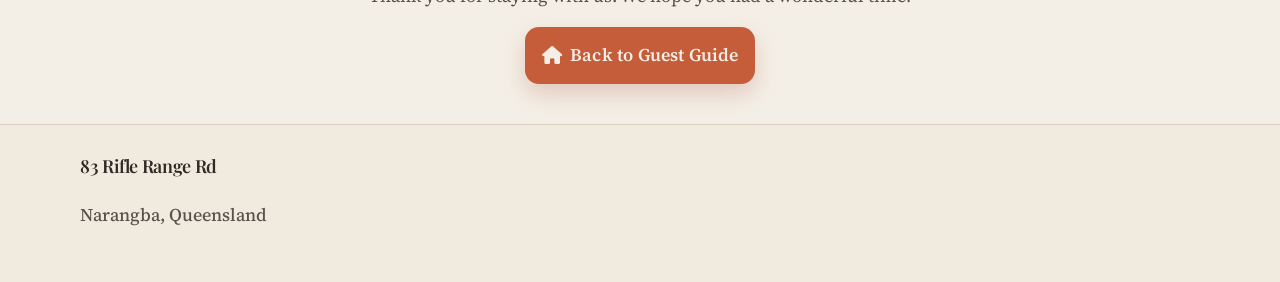
==== commit 0d39a0fe: "Minor Edit" ====
--- a/exit-checklist.html
+++ b/exit-checklist.html
@@ -240,7 +240,7 @@
           Please complete each step before leaving. Tick items as you go. Standard checkout is <strong>12:00 pm (noon)</strong>.
         </p>
         <div class="note-box">
-          Please send us a message when you leave so we can arm the alarm system remotely. Thank you!
+          Please send us a message when you leave. Thank you!
         </div>
       </div>
 
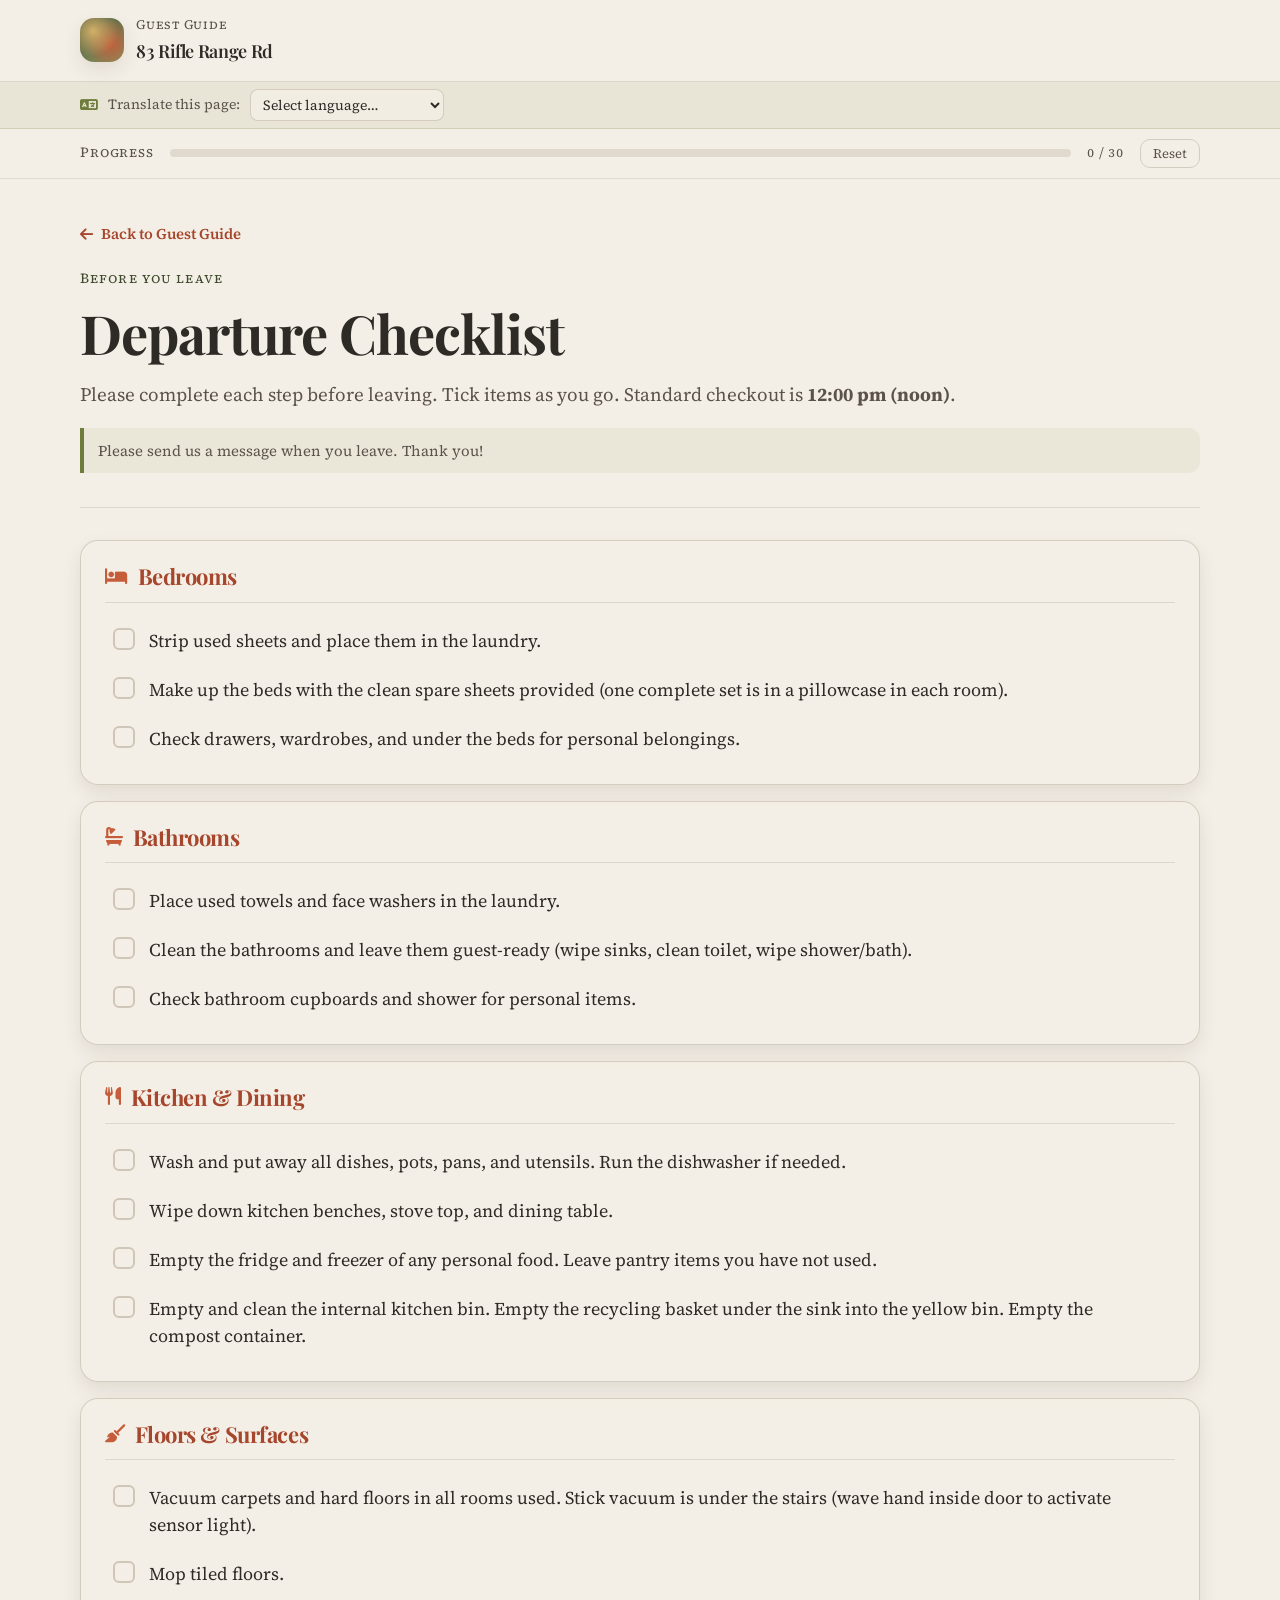
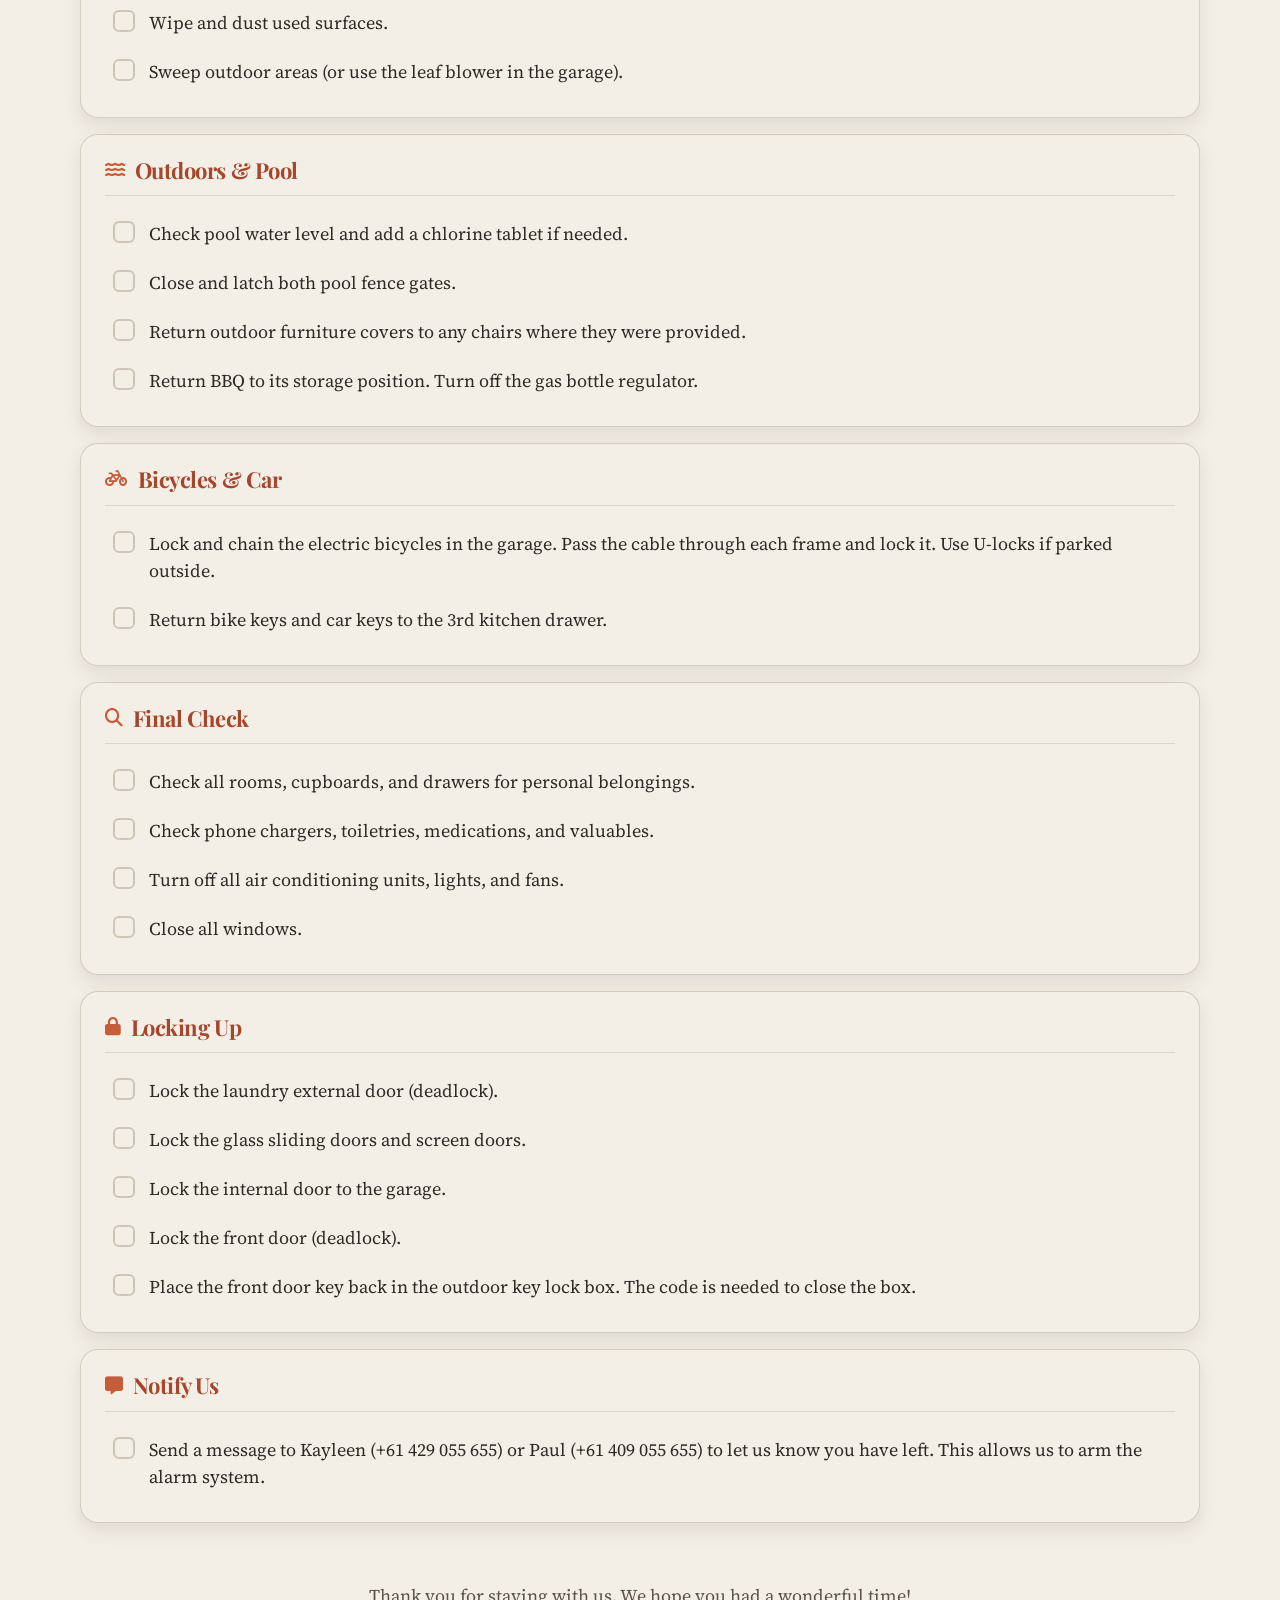
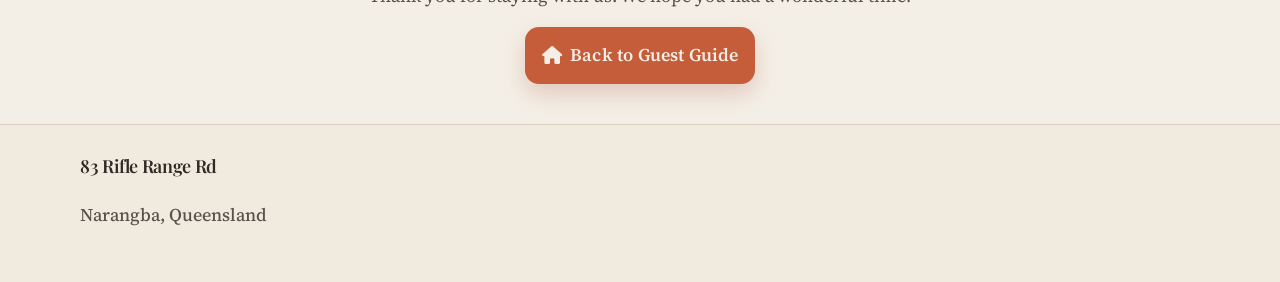
==== commit 25416680: "Minor update" ====
--- a/exit-checklist.html
+++ b/exit-checklist.html
@@ -411,7 +411,7 @@
           </li>
           <li data-id="29">
             <span class="check-box"><i class="fas fa-check"></i></span>
-            <span class="check-text">Place the front door key back in the outdoor key lock box (code: WALTER). The code is needed to close the box.</span>
+            <span class="check-text">Place the front door key back in the outdoor key lock box. The code is needed to close the box.</span>
           </li>
         </ul>
       </div>
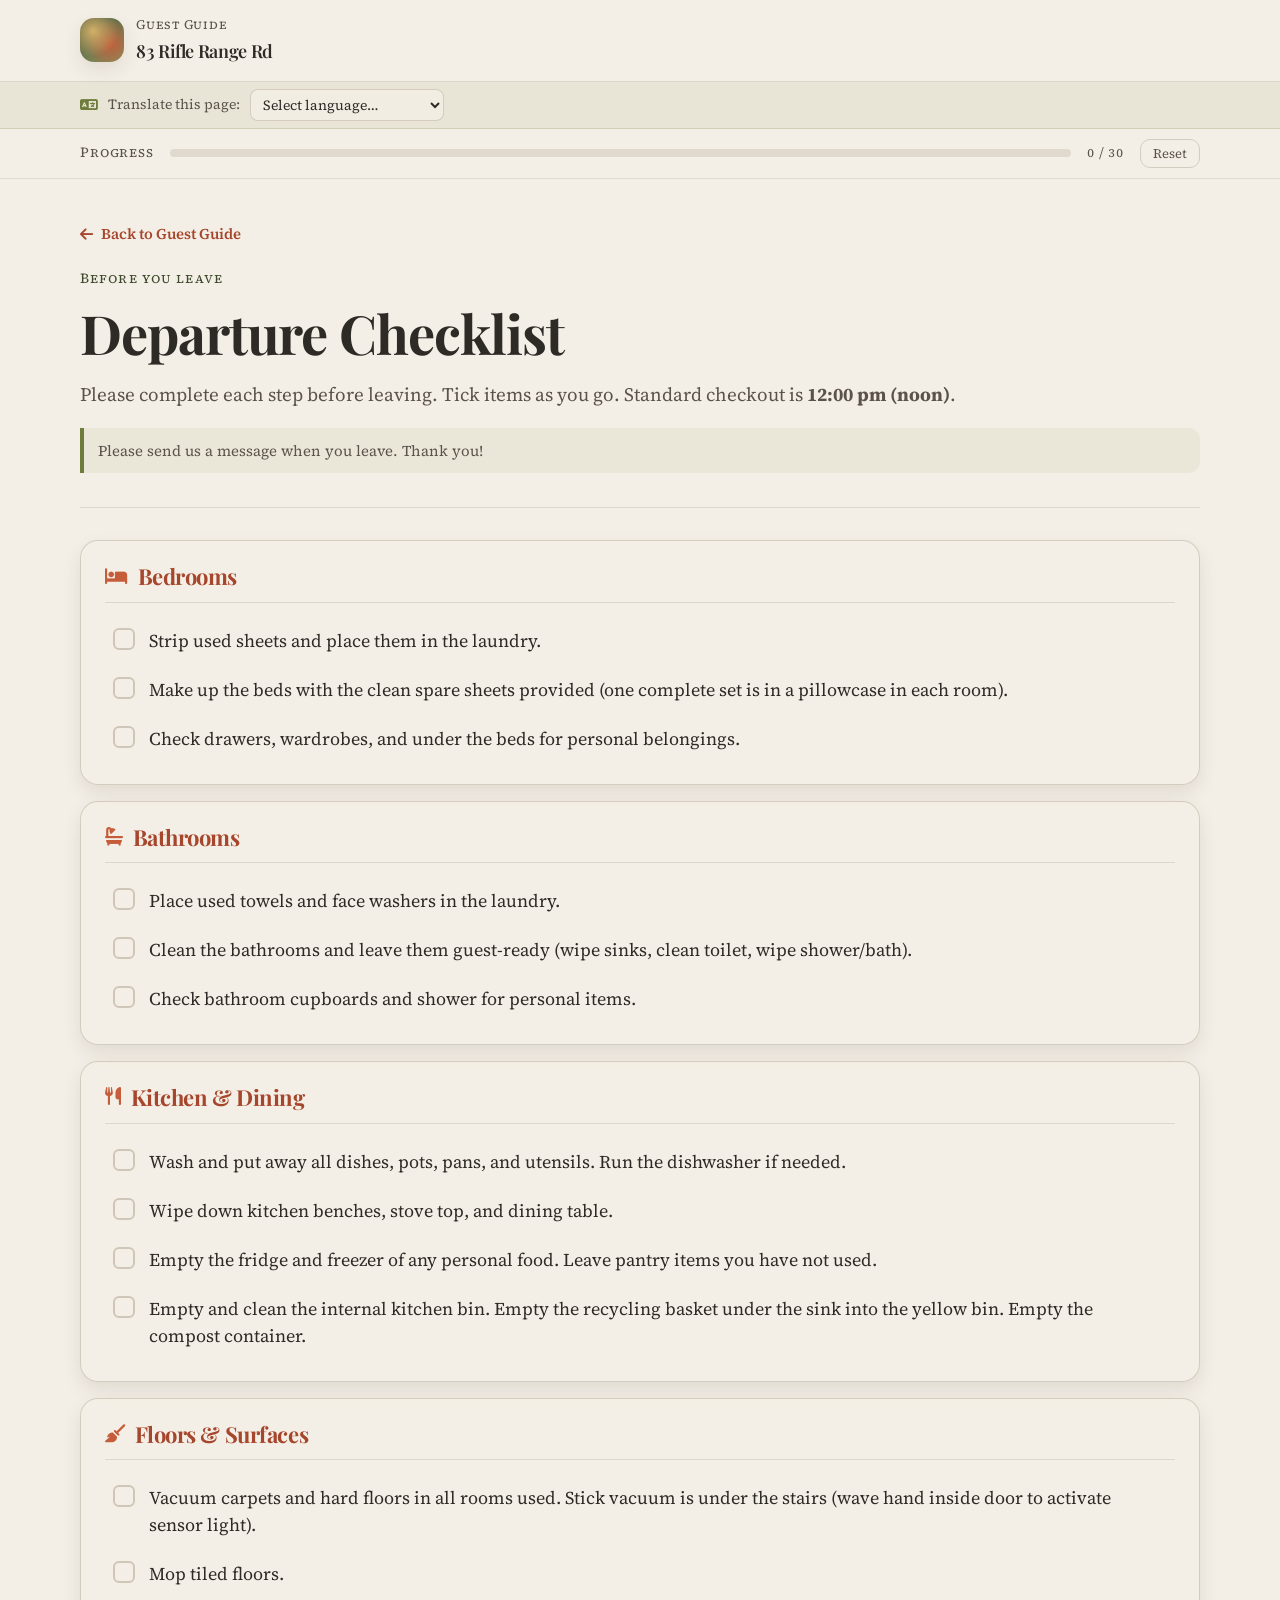
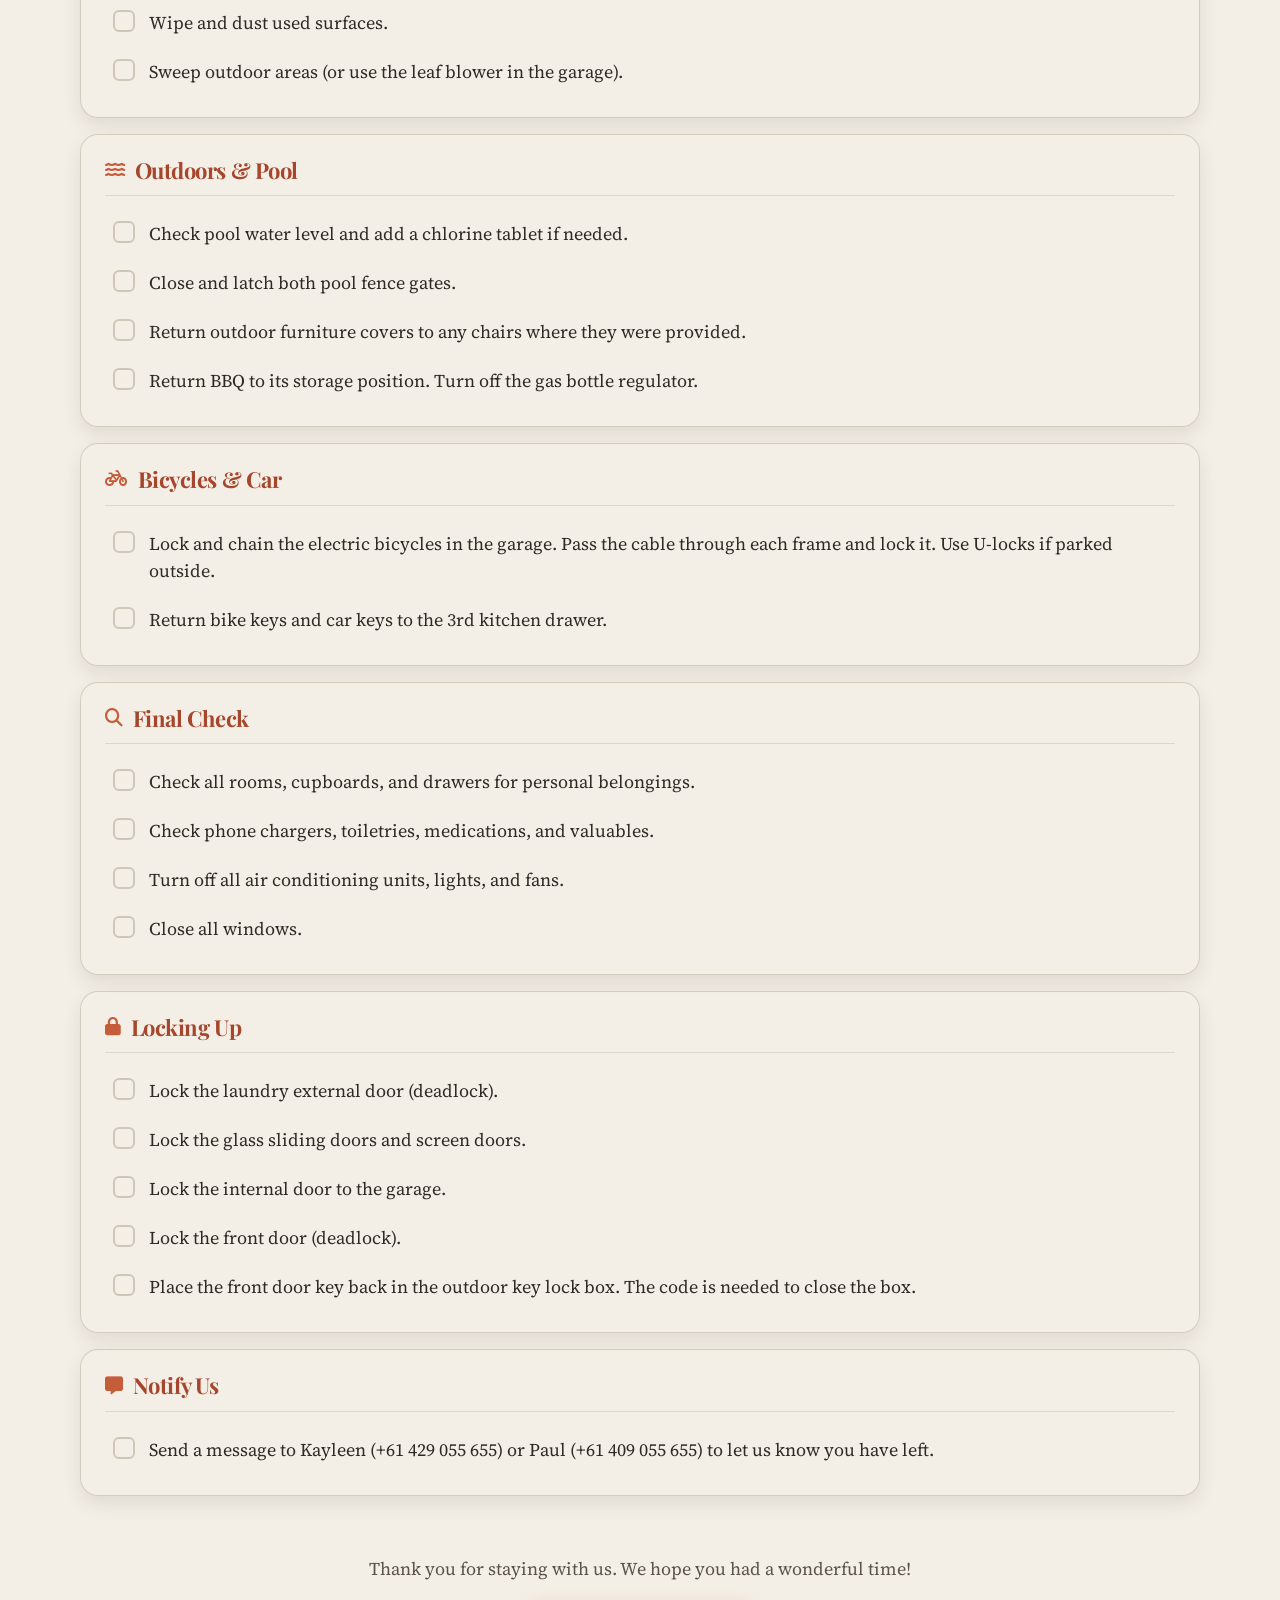
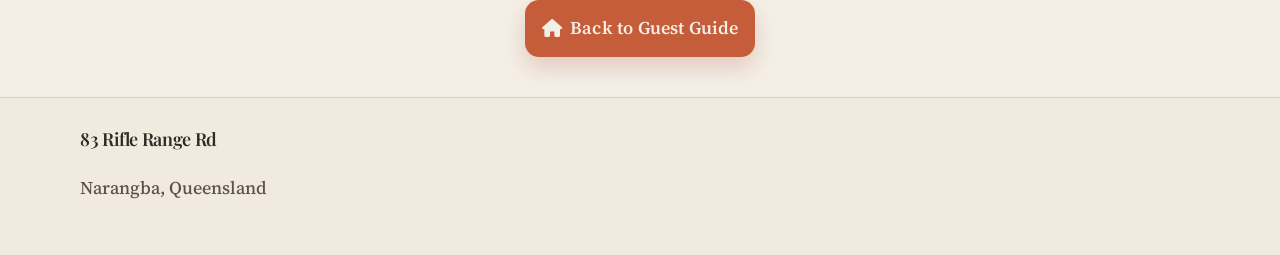
==== commit 369a7afc: "More minor mods" ====
--- a/exit-checklist.html
+++ b/exit-checklist.html
@@ -422,7 +422,7 @@
         <ul class="checklist">
           <li data-id="30">
             <span class="check-box"><i class="fas fa-check"></i></span>
-            <span class="check-text">Send a message to Kayleen (+61 429 055 655) or Paul (+61 409 055 655) to let us know you have left. This allows us to arm the alarm system.</span>
+            <span class="check-text">Send a message to Kayleen (+61 429 055 655) or Paul (+61 409 055 655) to let us know you have left.</span>
           </li>
         </ul>
       </div>
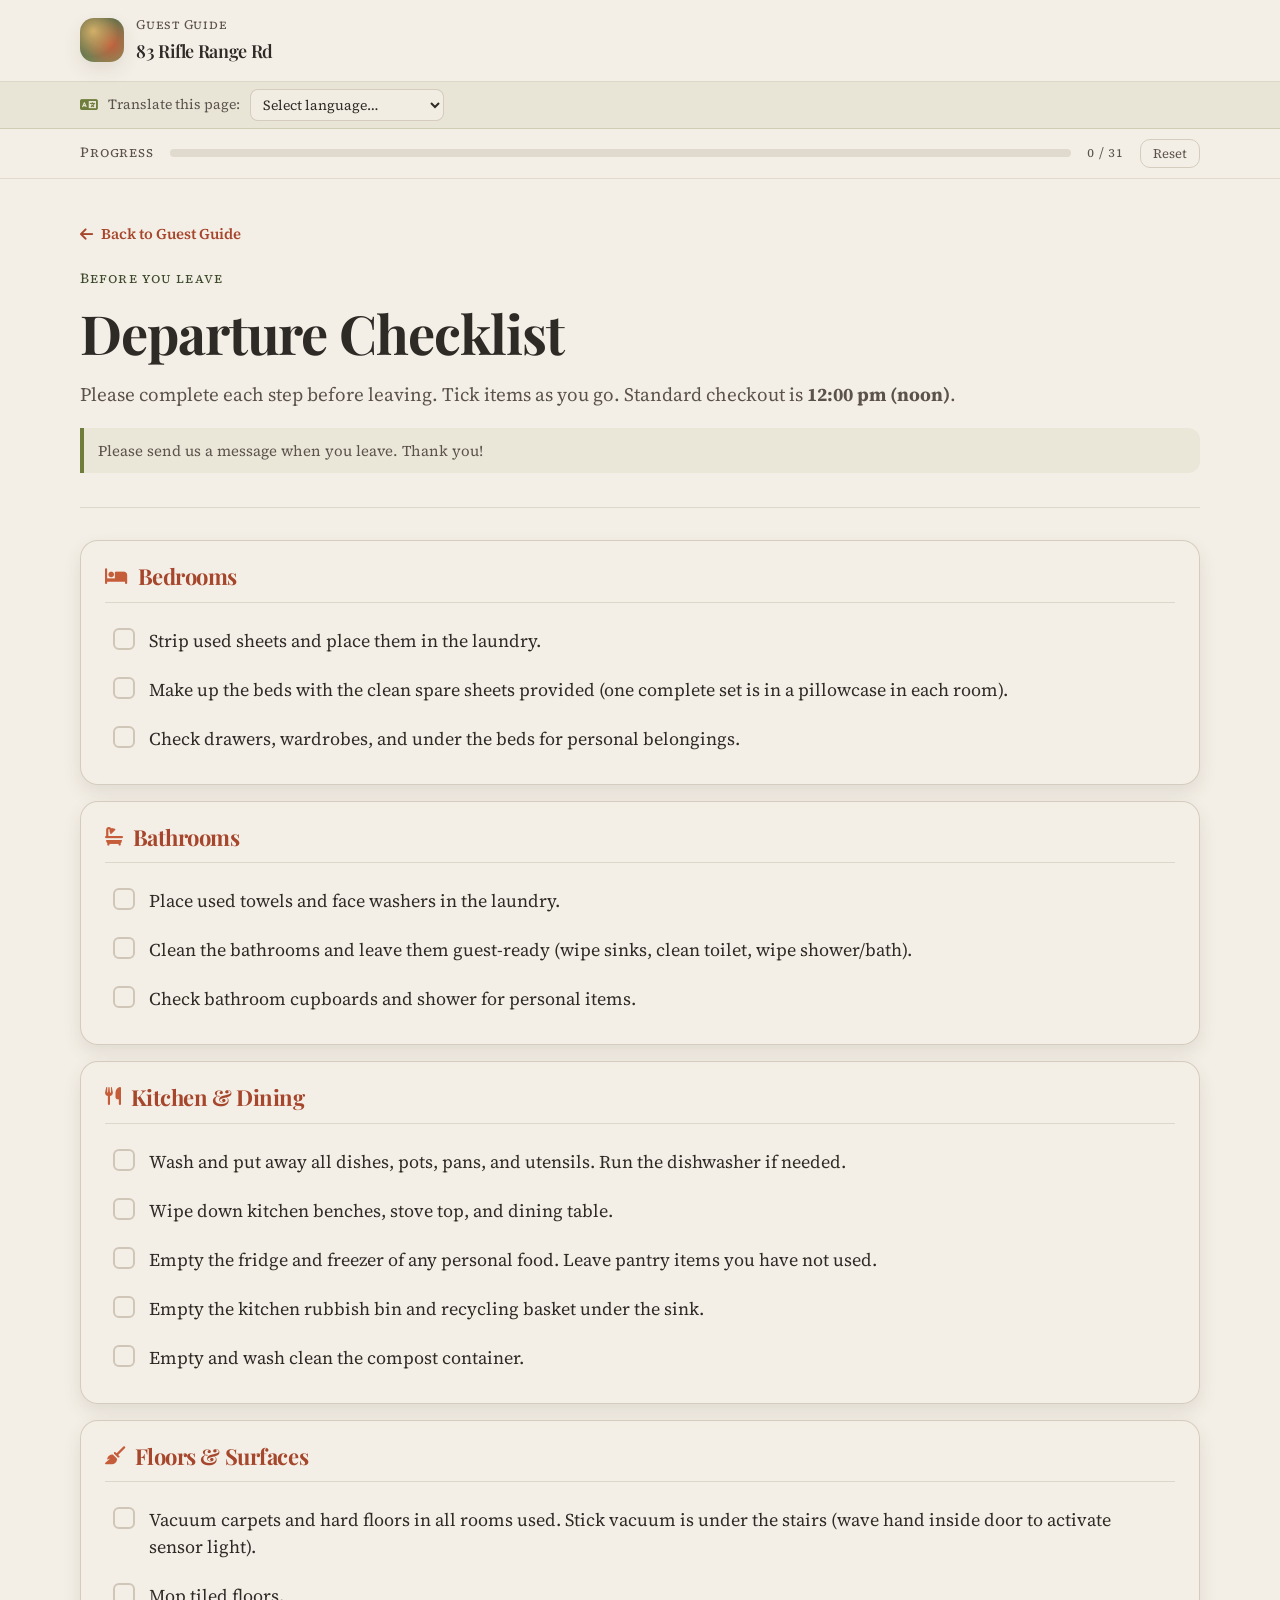
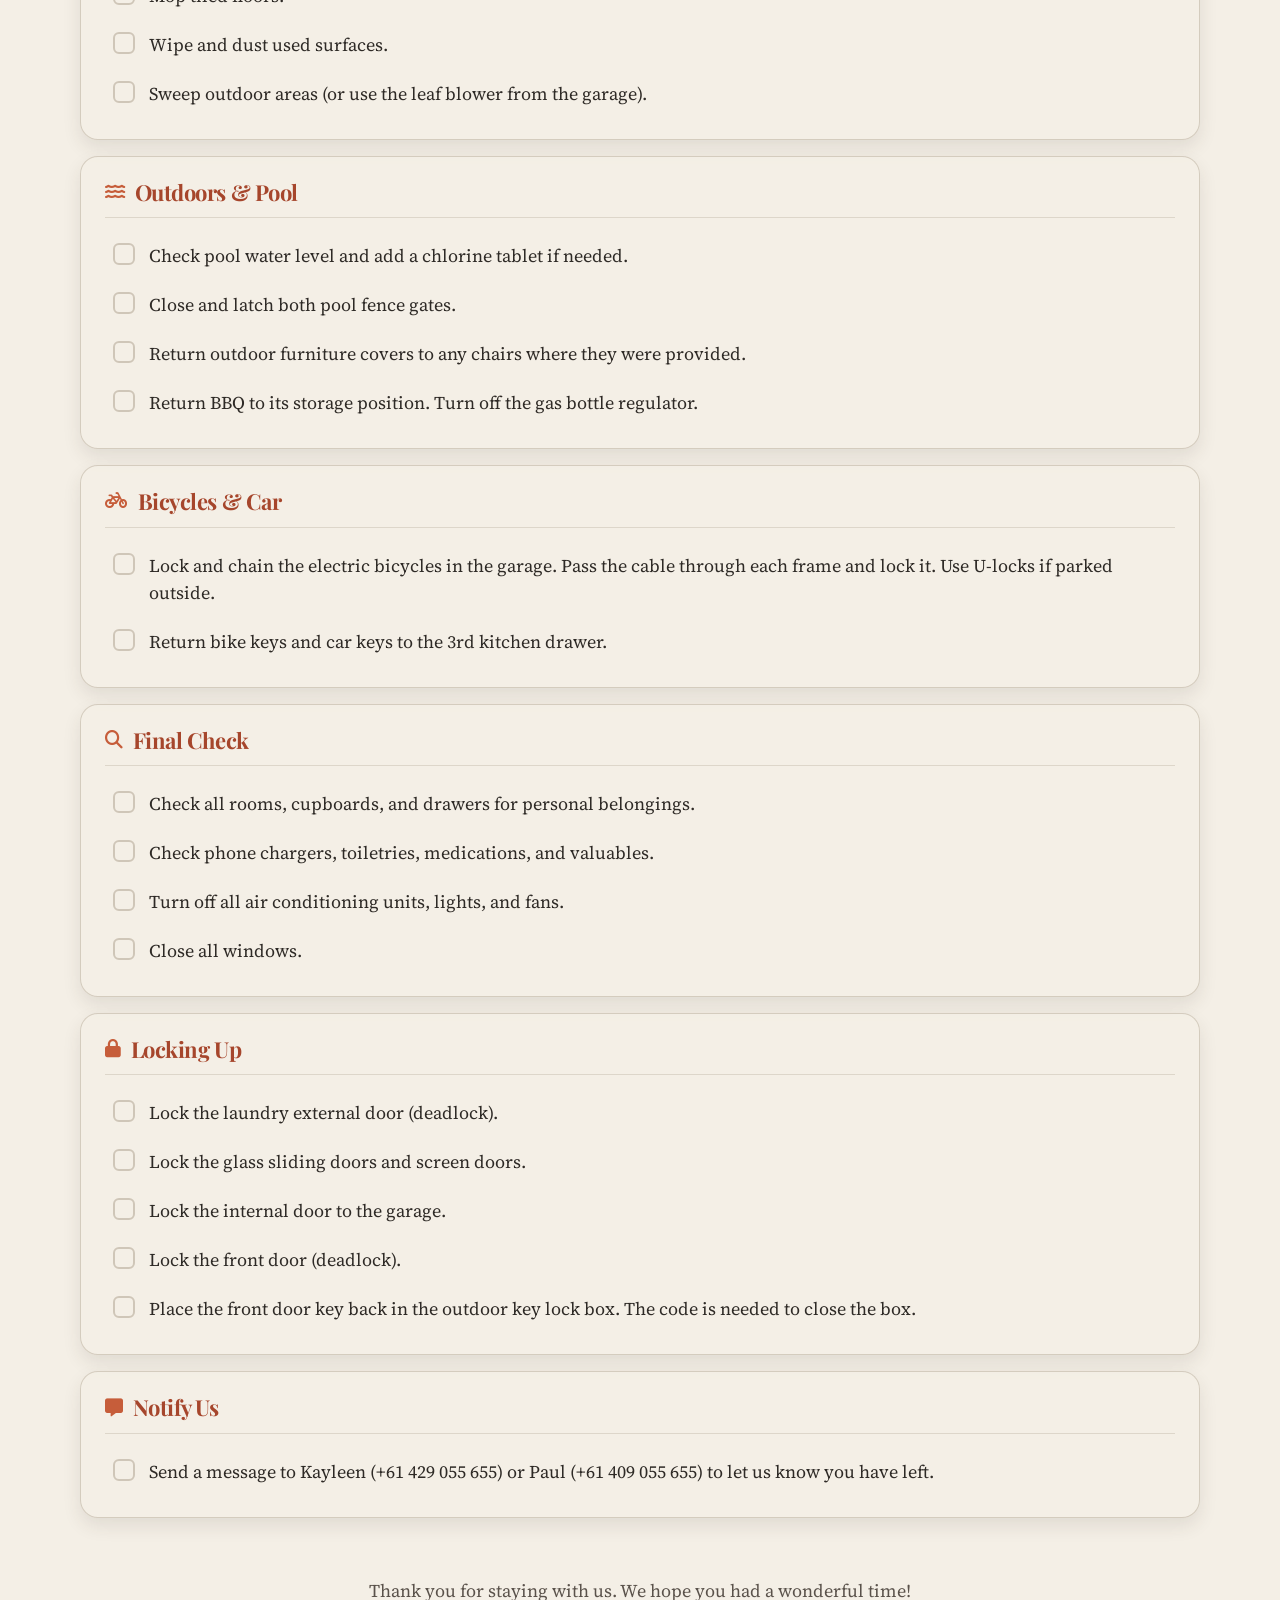
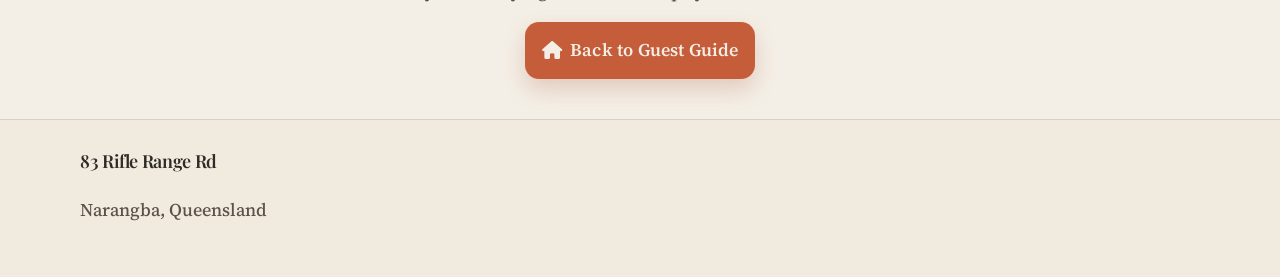
==== commit 4f0c02d4: "edits are per Kays suggestions" ====
--- a/exit-checklist.html
+++ b/exit-checklist.html
@@ -300,7 +300,11 @@
           </li>
           <li data-id="10">
             <span class="check-box"><i class="fas fa-check"></i></span>
-            <span class="check-text">Empty and clean the internal kitchen bin. Empty the recycling basket under the sink into the yellow bin. Empty the compost container.</span>
+            <span class="check-text">Empty the kitchen rubbish bin and recycling basket under the sink.</span>
+          </li>
+          <li data-id="11">
+            <span class="check-box"><i class="fas fa-check"></i></span>
+            <span class="check-text">Empty and wash clean the compost container.</span>
           </li>
         </ul>
       </div>
@@ -309,21 +313,21 @@
       <div class="checklist-section">
         <h2><i class="fas fa-broom"></i> Floors &amp; Surfaces</h2>
         <ul class="checklist">
-          <li data-id="11">
+          <li data-id="12">
             <span class="check-box"><i class="fas fa-check"></i></span>
             <span class="check-text">Vacuum carpets and hard floors in all rooms used. Stick vacuum is under the stairs (wave hand inside door to activate sensor light).</span>
           </li>
-          <li data-id="12">
+          <li data-id="13">
             <span class="check-box"><i class="fas fa-check"></i></span>
             <span class="check-text">Mop tiled floors.</span>
           </li>
-          <li data-id="13">
+          <li data-id="14">
             <span class="check-box"><i class="fas fa-check"></i></span>
             <span class="check-text">Wipe and dust used surfaces.</span>
           </li>
-          <li data-id="14">
-            <span class="check-box"><i class="fas fa-check"></i></span>
-            <span class="check-text">Sweep outdoor areas (or use the leaf blower in the garage).</span>
+          <li data-id="15">
+            <span class="check-box"><i class="fas fa-check"></i></span>
+            <span class="check-text">Sweep outdoor areas (or use the leaf blower from the garage).</span>
           </li>
         </ul>
       </div>
@@ -332,19 +336,19 @@
       <div class="checklist-section">
         <h2><i class="fas fa-water"></i> Outdoors &amp; Pool</h2>
         <ul class="checklist">
-          <li data-id="15">
+          <li data-id="16">
             <span class="check-box"><i class="fas fa-check"></i></span>
             <span class="check-text">Check pool water level and add a chlorine tablet if needed.</span>
           </li>
-          <li data-id="16">
+          <li data-id="17">
             <span class="check-box"><i class="fas fa-check"></i></span>
             <span class="check-text">Close and latch both pool fence gates.</span>
           </li>
-          <li data-id="17">
+          <li data-id="18">
             <span class="check-box"><i class="fas fa-check"></i></span>
             <span class="check-text">Return outdoor furniture covers to any chairs where they were provided.</span>
           </li>
-          <li data-id="18">
+          <li data-id="19">
             <span class="check-box"><i class="fas fa-check"></i></span>
             <span class="check-text">Return BBQ to its storage position. Turn off the gas bottle regulator.</span>
           </li>
@@ -355,11 +359,11 @@
       <div class="checklist-section">
         <h2><i class="fas fa-bicycle"></i> Bicycles &amp; Car</h2>
         <ul class="checklist">
-          <li data-id="19">
+          <li data-id="20">
             <span class="check-box"><i class="fas fa-check"></i></span>
             <span class="check-text">Lock and chain the electric bicycles in the garage. Pass the cable through each frame and lock it. Use U-locks if parked outside.</span>
           </li>
-          <li data-id="20">
+          <li data-id="21">
             <span class="check-box"><i class="fas fa-check"></i></span>
             <span class="check-text">Return bike keys and car keys to the 3rd kitchen drawer.</span>
           </li>
@@ -370,19 +374,19 @@
       <div class="checklist-section">
         <h2><i class="fas fa-magnifying-glass"></i> Final Check</h2>
         <ul class="checklist">
-          <li data-id="21">
+          <li data-id="22">
             <span class="check-box"><i class="fas fa-check"></i></span>
             <span class="check-text">Check all rooms, cupboards, and drawers for personal belongings.</span>
           </li>
-          <li data-id="22">
+          <li data-id="23">
             <span class="check-box"><i class="fas fa-check"></i></span>
             <span class="check-text">Check phone chargers, toiletries, medications, and valuables.</span>
           </li>
-          <li data-id="23">
+          <li data-id="24">
             <span class="check-box"><i class="fas fa-check"></i></span>
             <span class="check-text">Turn off all air conditioning units, lights, and fans.</span>
           </li>
-          <li data-id="24">
+          <li data-id="25">
             <span class="check-box"><i class="fas fa-check"></i></span>
             <span class="check-text">Close all windows.</span>
           </li>
@@ -393,23 +397,23 @@
       <div class="checklist-section">
         <h2><i class="fas fa-lock"></i> Locking Up</h2>
         <ul class="checklist">
-          <li data-id="25">
+          <li data-id="26">
             <span class="check-box"><i class="fas fa-check"></i></span>
             <span class="check-text">Lock the laundry external door (deadlock).</span>
           </li>
-          <li data-id="26">
+          <li data-id="27">
             <span class="check-box"><i class="fas fa-check"></i></span>
             <span class="check-text">Lock the glass sliding doors and screen doors.</span>
           </li>
-          <li data-id="27">
+          <li data-id="28">
             <span class="check-box"><i class="fas fa-check"></i></span>
             <span class="check-text">Lock the internal door to the garage.</span>
           </li>
-          <li data-id="28">
+          <li data-id="29">
             <span class="check-box"><i class="fas fa-check"></i></span>
             <span class="check-text">Lock the front door (deadlock).</span>
           </li>
-          <li data-id="29">
+          <li data-id="30">
             <span class="check-box"><i class="fas fa-check"></i></span>
             <span class="check-text">Place the front door key back in the outdoor key lock box. The code is needed to close the box.</span>
           </li>
@@ -420,7 +424,7 @@
       <div class="checklist-section">
         <h2><i class="fas fa-message"></i> Notify Us</h2>
         <ul class="checklist">
-          <li data-id="30">
+          <li data-id="31">
             <span class="check-box"><i class="fas fa-check"></i></span>
             <span class="check-text">Send a message to Kayleen (+61 429 055 655) or Paul (+61 409 055 655) to let us know you have left.</span>
           </li>
